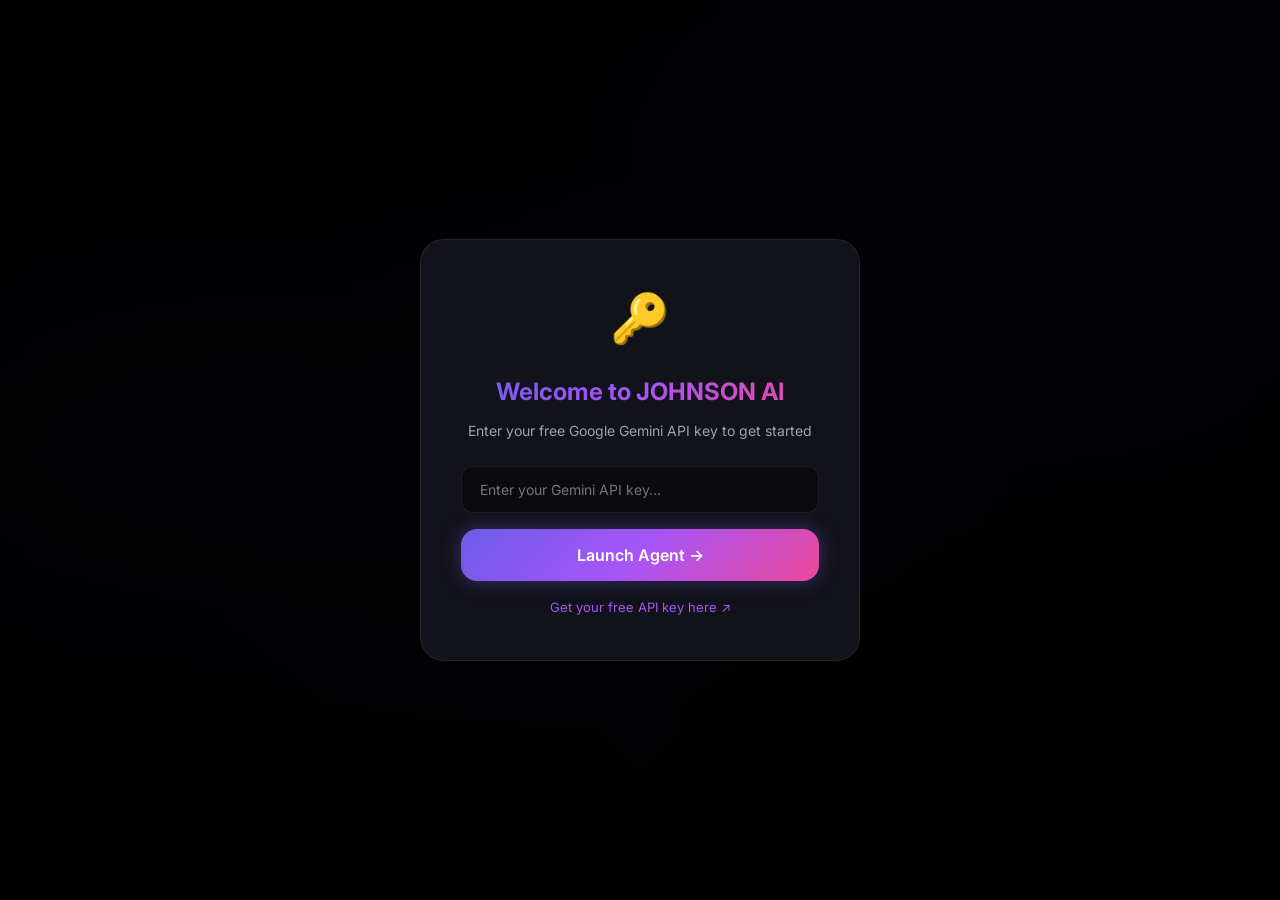
==== index.html @ a318f05a "🚀 JOHNSON AI - YouTube Automation Agent (13-phase pipeline)" ====
<!DOCTYPE html>
<html lang="en">
<head>
    <meta charset="UTF-8">
    <meta name="viewport" content="width=device-width, initial-scale=1.0">
    <title>JOHNSON AI — YouTube Automation Agent</title>
    <meta name="description" content="AI-powered YouTube Shorts automation agent for USA-focused faceless channels">
    <link href="https://fonts.googleapis.com/css2?family=Inter:wght@300;400;500;600;700;800;900&display=swap" rel="stylesheet">
    <link rel="stylesheet" href="css/styles.css">
</head>
<body>
    <!-- API Key Modal -->
    <div id="apiKeyModal" class="modal-overlay">
        <div class="modal">
            <div class="modal-icon">🔑</div>
            <h2>Welcome to JOHNSON AI</h2>
            <p>Enter your free Google Gemini API key to get started</p>
            <input type="password" id="apiKeyInput" placeholder="Enter your Gemini API key..." class="modal-input">
            <button id="saveApiKey" class="btn btn-primary btn-lg">Launch Agent →</button>
            <a href="https://aistudio.google.com/apikey" target="_blank" class="modal-link">Get your free API key here ↗</a>
        </div>
    </div>

    <!-- Main App -->
    <div id="app" class="app hidden">
        <!-- Sidebar -->
        <nav class="sidebar">
            <div class="sidebar-header">
                <div class="logo">
                    <span class="logo-icon">⚡</span>
                    <span class="logo-text">JOHNSON<span class="logo-ai">AI</span></span>
                </div>
                <p class="logo-sub">YouTube Automation Agent</p>
            </div>

            <div class="sidebar-nav">
                <button class="nav-item active" data-module="dashboard">
                    <span class="nav-icon">📊</span>
                    <span class="nav-label">Dashboard</span>
                </button>
                <div class="nav-divider"><span>Content Pipeline</span></div>
                <button class="nav-item" data-module="trends">
                    <span class="nav-icon">🔍</span>
                    <span class="nav-label">Trend Research</span>
                    <span class="nav-phase">P1</span>
                </button>
                <button class="nav-item" data-module="strategy">
                    <span class="nav-icon">🎯</span>
                    <span class="nav-label">Content Strategy</span>
                    <span class="nav-phase">P2</span>
                </button>
                <button class="nav-item" data-module="scriptwriter">
                    <span class="nav-icon">✍️</span>
                    <span class="nav-label">Script Writer</span>
                    <span class="nav-phase">P3</span>
                </button>
                <button class="nav-item" data-module="scenes">
                    <span class="nav-icon">🎬</span>
                    <span class="nav-label">Visual Scenes</span>
                    <span class="nav-phase">P4</span>
                </button>
                <button class="nav-item" data-module="voiceover">
                    <span class="nav-icon">🎙️</span>
                    <span class="nav-label">Voiceover</span>
                    <span class="nav-phase">P5</span>
                </button>
                <button class="nav-item" data-module="videoplan">
                    <span class="nav-icon">🎥</span>
                    <span class="nav-label">Video Plan</span>
                    <span class="nav-phase">P6-7</span>
                </button>
                <button class="nav-item" data-module="thumbnail">
                    <span class="nav-icon">🖼️</span>
                    <span class="nav-label">Thumbnails</span>
                    <span class="nav-phase">P8</span>
                </button>
                <button class="nav-item" data-module="seo">
                    <span class="nav-icon">🔎</span>
                    <span class="nav-label">SEO Optimizer</span>
                    <span class="nav-phase">P9</span>
                </button>
                <button class="nav-item" data-module="quality">
                    <span class="nav-icon">✅</span>
                    <span class="nav-label">Quality Control</span>
                    <span class="nav-phase">P10</span>
                </button>
                <button class="nav-item" data-module="publish">
                    <span class="nav-icon">🚀</span>
                    <span class="nav-label">Publish</span>
                    <span class="nav-phase">P11</span>
                </button>
                <div class="nav-divider"><span>Analytics</span></div>
                <button class="nav-item" data-module="analytics">
                    <span class="nav-icon">📈</span>
                    <span class="nav-label">Performance</span>
                    <span class="nav-phase">P12</span>
                </button>
                <button class="nav-item" data-module="improve">
                    <span class="nav-icon">🧠</span>
                    <span class="nav-label">Self-Improve</span>
                    <span class="nav-phase">P13</span>
                </button>
            </div>

            <div class="sidebar-footer">
                <button id="settingsBtn" class="nav-item">
                    <span class="nav-icon">⚙️</span>
                    <span class="nav-label">Settings</span>
                </button>
            </div>
        </nav>

        <!-- Main Content -->
        <main class="main-content">
            <!-- Top Bar -->
            <header class="topbar">
                <div class="topbar-left">
                    <button id="sidebarToggle" class="sidebar-toggle">☰</button>
                    <h1 id="pageTitle" class="page-title">Dashboard</h1>
                </div>
                <div class="topbar-right">
                    <button id="runFullPipeline" class="btn btn-primary btn-glow">
                        <span class="btn-icon">⚡</span> Run Full Pipeline
                    </button>
                </div>
            </header>

            <!-- Content Area -->
            <div id="contentArea" class="content-area">
                <!-- Dashboard Module -->
                <section id="mod-dashboard" class="module active">
                    <div class="dashboard-grid">
                        <!-- Stats Row -->
                        <div class="stats-row">
                            <div class="stat-card">
                                <div class="stat-icon">📹</div>
                                <div class="stat-info">
                                    <span class="stat-value" id="totalVideos">0</span>
                                    <span class="stat-label">Videos Created</span>
                                </div>
                            </div>
                            <div class="stat-card">
                                <div class="stat-icon">🔥</div>
                                <div class="stat-info">
                                    <span class="stat-value" id="totalTopics">0</span>
                                    <span class="stat-label">Topics Researched</span>
                                </div>
                            </div>
                            <div class="stat-card">
                                <div class="stat-icon">📝</div>
                                <div class="stat-info">
                                    <span class="stat-value" id="totalScripts">0</span>
                                    <span class="stat-label">Scripts Written</span>
                                </div>
                            </div>
                            <div class="stat-card">
                                <div class="stat-icon">⚡</div>
                                <div class="stat-info">
                                    <span class="stat-value" id="avgScore">—</span>
                                    <span class="stat-label">Avg Viral Score</span>
                                </div>
                            </div>
                        </div>

                        <!-- Pipeline Status -->
                        <div class="card pipeline-card">
                            <h2 class="card-title">Content Pipeline</h2>
                            <p class="card-subtitle">Click "Run Full Pipeline" to automate all 13 phases</p>
                            <div class="pipeline-steps" id="pipelineSteps">
                                <div class="pipeline-step" data-step="trends"><span class="step-num">1</span><span class="step-name">Trends</span><span class="step-status">⏳</span></div>
                                <div class="pipeline-connector"></div>
                                <div class="pipeline-step" data-step="strategy"><span class="step-num">2</span><span class="step-name">Strategy</span><span class="step-status">⏳</span></div>
                                <div class="pipeline-connector"></div>
                                <div class="pipeline-step" data-step="scriptwriter"><span class="step-num">3</span><span class="step-name">Script</span><span class="step-status">⏳</span></div>
                                <div class="pipeline-connector"></div>
                                <div class="pipeline-step" data-step="scenes"><span class="step-num">4</span><span class="step-name">Scenes</span><span class="step-status">⏳</span></div>
                                <div class="pipeline-connector"></div>
                                <div class="pipeline-step" data-step="voiceover"><span class="step-num">5</span><span class="step-name">Voice</span><span class="step-status">⏳</span></div>
                                <div class="pipeline-connector"></div>
                                <div class="pipeline-step" data-step="videoplan"><span class="step-num">6</span><span class="step-name">Video</span><span class="step-status">⏳</span></div>
                                <div class="pipeline-connector"></div>
                                <div class="pipeline-step" data-step="thumbnail"><span class="step-num">7</span><span class="step-name">Thumb</span><span class="step-status">⏳</span></div>
                                <div class="pipeline-connector"></div>
                                <div class="pipeline-step" data-step="seo"><span class="step-num">8</span><span class="step-name">SEO</span><span class="step-status">⏳</span></div>
                                <div class="pipeline-connector"></div>
                                <div class="pipeline-step" data-step="quality"><span class="step-num">9</span><span class="step-name">QC</span><span class="step-status">⏳</span></div>
                                <div class="pipeline-connector"></div>
                                <div class="pipeline-step" data-step="publish"><span class="step-num">10</span><span class="step-name">Publish</span><span class="step-status">⏳</span></div>
                            </div>
                        </div>

                        <!-- Recent Projects -->
                        <div class="card">
                            <h2 class="card-title">Recent Projects</h2>
                            <div id="recentProjects" class="recent-projects">
                                <div class="empty-state">
                                    <span class="empty-icon">🎬</span>
                                    <p>No projects yet. Start by running a pipeline!</p>
                                </div>
                            </div>
                        </div>

                        <!-- Quick Actions -->
                        <div class="card">
                            <h2 class="card-title">Quick Actions</h2>
                            <div class="quick-actions">
                                <button class="quick-action-btn" data-action="trends">🔍 Research Trends</button>
                                <button class="quick-action-btn" data-action="scriptwriter">✍️ Write Script</button>
                                <button class="quick-action-btn" data-action="seo">🔎 Optimize SEO</button>
                                <button class="quick-action-btn" data-action="thumbnail">🖼️ Create Thumbnails</button>
                            </div>
                        </div>
                    </div>
                </section>

                <!-- Trend Research Module -->
                <section id="mod-trends" class="module">
                    <div class="module-header">
                        <div>
                            <h2>🔍 Phase 1: Trend Research</h2>
                            <p>Discover the hottest viral topics for USA audience</p>
                        </div>
                    </div>
                    <div class="module-body">
                        <div class="input-group">
                            <label>Select Your Niche</label>
                            <select id="trendNiche" class="select-input">
                                <option value="AI Tools & Technology">AI Tools & Technology</option>
                                <option value="AI News & Breakthroughs">AI News & Breakthroughs</option>
                                <option value="AI Business & Startups">AI Business & Startups</option>
                                <option value="AI Healthcare">AI Healthcare</option>
                                <option value="AI Productivity">AI Productivity</option>
                                <option value="AI Job Market">AI Job Market</option>
                                <option value="Tech Reviews">Tech Reviews</option>
                                <option value="Science & Future">Science & Future</option>
                                <option value="Money & Finance">Money & Finance</option>
                                <option value="Custom">Custom Niche...</option>
                            </select>
                            <input type="text" id="customNiche" class="text-input hidden" placeholder="Enter your custom niche...">
                        </div>
                        <div class="input-group">
                            <label>Additional Context (optional)</label>
                            <textarea id="trendContext" class="text-input" placeholder="Any specific angle, recent event, or focus area..." rows="2"></textarea>
                        </div>
                        <button id="runTrends" class="btn btn-primary">
                            <span class="btn-icon">🔍</span> Discover Trends
                        </button>
                        <div id="trendsResult" class="result-area hidden"></div>
                    </div>
                </section>

                <!-- Content Strategy Module -->
                <section id="mod-strategy" class="module">
                    <div class="module-header">
                        <div>
                            <h2>🎯 Phase 2: Content Strategy</h2>
                            <p>Validate topic for USA audience engagement</p>
                        </div>
                    </div>
                    <div class="module-body">
                        <div class="input-group">
                            <label>Selected Topic</label>
                            <input type="text" id="strategyTopic" class="text-input" placeholder="Enter or paste the selected topic...">
                        </div>
                        <button id="runStrategy" class="btn btn-primary">
                            <span class="btn-icon">🎯</span> Validate Strategy
                        </button>
                        <div id="strategyResult" class="result-area hidden"></div>
                    </div>
                </section>

                <!-- Script Writer Module -->
                <section id="mod-scriptwriter" class="module">
                    <div class="module-header">
                        <div>
                            <h2>✍️ Phase 3: Script Writer</h2>
                            <p>Generate 30-60 second YouTube Shorts script</p>
                        </div>
                    </div>
                    <div class="module-body">
                        <div class="input-group">
                            <label>Topic</label>
                            <input type="text" id="scriptTopic" class="text-input" placeholder="Topic for the script...">
                        </div>
                        <div class="input-group">
                            <label>Angle / Key Point (optional)</label>
                            <textarea id="scriptAngle" class="text-input" placeholder="Any specific angle or talking point..." rows="2"></textarea>
                        </div>
                        <div class="input-row">
                            <div class="input-group">
                                <label>Duration</label>
                                <select id="scriptDuration" class="select-input">
                                    <option value="30 seconds">30 seconds</option>
                                    <option value="45 seconds" selected>45 seconds</option>
                                    <option value="60 seconds">60 seconds</option>
                                </select>
                            </div>
                            <div class="input-group">
                                <label>Tone</label>
                                <select id="scriptTone" class="select-input">
                                    <option value="Shocking & Urgent">Shocking & Urgent</option>
                                    <option value="Educational & Clear" selected>Educational & Clear</option>
                                    <option value="Exciting & Hype">Exciting & Hype</option>
                                    <option value="Calm & Authoritative">Calm & Authoritative</option>
                                </select>
                            </div>
                        </div>
                        <button id="runScript" class="btn btn-primary">
                            <span class="btn-icon">✍️</span> Generate Script
                        </button>
                        <div id="scriptResult" class="result-area hidden"></div>
                    </div>
                </section>

                <!-- Visual Scenes Module -->
                <section id="mod-scenes" class="module">
                    <div class="module-header">
                        <div>
                            <h2>🎬 Phase 4: Visual Scene Breakdown</h2>
                            <p>AI image prompts & scene planning for each segment</p>
                        </div>
                    </div>
                    <div class="module-body">
                        <div class="input-group">
                            <label>Script</label>
                            <textarea id="scenesScript" class="text-input" placeholder="Paste your script here..." rows="6"></textarea>
                        </div>
                        <button id="runScenes" class="btn btn-primary">
                            <span class="btn-icon">🎬</span> Generate Scenes
                        </button>
                        <div id="scenesResult" class="result-area hidden"></div>
                    </div>
                </section>

                <!-- Voiceover Module -->
                <section id="mod-voiceover" class="module">
                    <div class="module-header">
                        <div>
                            <h2>🎙️ Phase 5: Voiceover Script</h2>
                            <p>Professional voiceover with timing & energy annotations</p>
                        </div>
                    </div>
                    <div class="module-body">
                        <div class="input-group">
                            <label>Script</label>
                            <textarea id="voiceScript" class="text-input" placeholder="Paste your script here..." rows="6"></textarea>
                        </div>
                        <button id="runVoiceover" class="btn btn-primary">
                            <span class="btn-icon">🎙️</span> Generate Voiceover Guide
                        </button>
                        <div id="voiceoverResult" class="result-area hidden"></div>
                    </div>
                </section>

                <!-- Video Plan Module -->
                <section id="mod-videoplan" class="module">
                    <div class="module-header">
                        <div>
                            <h2>🎥 Phase 6-7: Video & Editing Plan</h2>
                            <p>Complete editing blueprint with effects, transitions, music</p>
                        </div>
                    </div>
                    <div class="module-body">
                        <div class="input-group">
                            <label>Script</label>
                            <textarea id="videoScript" class="text-input" placeholder="Paste your script here..." rows="4"></textarea>
                        </div>
                        <div class="input-group">
                            <label>Scene Breakdown (optional)</label>
                            <textarea id="videoScenes" class="text-input" placeholder="Paste scene breakdown if available..." rows="4"></textarea>
                        </div>
                        <button id="runVideoplan" class="btn btn-primary">
                            <span class="btn-icon">🎥</span> Generate Video Plan
                        </button>
                        <div id="videoplanResult" class="result-area hidden"></div>
                    </div>
                </section>

                <!-- Thumbnail Module -->
                <section id="mod-thumbnail" class="module">
                    <div class="module-header">
                        <div>
                            <h2>🖼️ Phase 8: Thumbnail Concepts</h2>
                            <p>5 high-CTR thumbnail concepts with AI prompts</p>
                        </div>
                    </div>
                    <div class="module-body">
                        <div class="input-group">
                            <label>Video Topic</label>
                            <input type="text" id="thumbTopic" class="text-input" placeholder="What is the video about?">
                        </div>
                        <div class="input-group">
                            <label>Key Visual Element (optional)</label>
                            <input type="text" id="thumbVisual" class="text-input" placeholder="e.g., robot, brain, smartphone...">
                        </div>
                        <button id="runThumbnail" class="btn btn-primary">
                            <span class="btn-icon">🖼️</span> Generate Thumbnails
                        </button>
                        <div id="thumbnailResult" class="result-area hidden"></div>
                    </div>
                </section>

                <!-- SEO Module -->
                <section id="mod-seo" class="module">
                    <div class="module-header">
                        <div>
                            <h2>🔎 Phase 9: SEO Optimizer</h2>
                            <p>Titles, tags, hashtags & description for maximum reach</p>
                        </div>
                    </div>
                    <div class="module-body">
                        <div class="input-group">
                            <label>Video Topic</label>
                            <input type="text" id="seoTopic" class="text-input" placeholder="What is the video about?">
                        </div>
                        <div class="input-group">
                            <label>Script Summary (optional)</label>
                            <textarea id="seoScript" class="text-input" placeholder="Brief summary or paste the script..." rows="3"></textarea>
                        </div>
                        <button id="runSeo" class="btn btn-primary">
                            <span class="btn-icon">🔎</span> Optimize SEO
                        </button>
                        <div id="seoResult" class="result-area hidden"></div>
                    </div>
                </section>

                <!-- Quality Control Module -->
                <section id="mod-quality" class="module">
                    <div class="module-header">
                        <div>
                            <h2>✅ Phase 10: Quality Control</h2>
                            <p>Fact-check, copyright, compliance & grammar review</p>
                        </div>
                    </div>
                    <div class="module-body">
                        <div class="input-group">
                            <label>Full Script</label>
                            <textarea id="qualityScript" class="text-input" placeholder="Paste the complete script..." rows="6"></textarea>
                        </div>
                        <div class="input-group">
                            <label>Title & Description</label>
                            <textarea id="qualityMeta" class="text-input" placeholder="Paste the title and description..." rows="3"></textarea>
                        </div>
                        <button id="runQuality" class="btn btn-primary">
                            <span class="btn-icon">✅</span> Run Quality Check
                        </button>
                        <div id="qualityResult" class="result-area hidden"></div>
                    </div>
                </section>

                <!-- Publish Module -->
                <section id="mod-publish" class="module">
                    <div class="module-header">
                        <div>
                            <h2>🚀 Phase 11: Publish Guide</h2>
                            <p>Upload settings, scheduling & YouTube Studio guide</p>
                        </div>
                    </div>
                    <div class="module-body">
                        <div class="input-group">
                            <label>Video Topic</label>
                            <input type="text" id="publishTopic" class="text-input" placeholder="Video topic...">
                        </div>
                        <button id="runPublish" class="btn btn-primary">
                            <span class="btn-icon">🚀</span> Generate Upload Guide
                        </button>
                        <div id="publishResult" class="result-area hidden"></div>
                    </div>
                </section>

                <!-- Analytics Module -->
                <section id="mod-analytics" class="module">
                    <div class="module-header">
                        <div>
                            <h2>📈 Phase 12: Performance Analytics</h2>
                            <p>Track & analyze your video performance</p>
                        </div>
                    </div>
                    <div class="module-body">
                        <div class="card">
                            <h3 class="card-title">Add Video Performance</h3>
                            <div class="input-row">
                                <div class="input-group">
                                    <label>Video Title</label>
                                    <input type="text" id="analyticsTitle" class="text-input" placeholder="Video title...">
                                </div>
                                <div class="input-group">
                                    <label>Upload Date</label>
                                    <input type="date" id="analyticsDate" class="text-input">
                                </div>
                            </div>
                            <div class="input-row">
                                <div class="input-group"><label>Views</label><input type="number" id="analyticsViews" class="text-input" placeholder="0"></div>
                                <div class="input-group"><label>CTR %</label><input type="number" id="analyticsCTR" class="text-input" placeholder="0" step="0.1"></div>
                                <div class="input-group"><label>Retention %</label><input type="number" id="analyticsRetention" class="text-input" placeholder="0" step="0.1"></div>
                            </div>
                            <div class="input-row">
                                <div class="input-group"><label>Likes</label><input type="number" id="analyticsLikes" class="text-input" placeholder="0"></div>
                                <div class="input-group"><label>Comments</label><input type="number" id="analyticsComments" class="text-input" placeholder="0"></div>
                                <div class="input-group"><label>Shares</label><input type="number" id="analyticsShares" class="text-input" placeholder="0"></div>
                            </div>
                            <button id="saveAnalytics" class="btn btn-primary">
                                <span class="btn-icon">💾</span> Save Performance Data
                            </button>
                        </div>
                        <div id="analyticsChart" class="chart-area"></div>
                        <div id="analyticsHistory" class="result-area"></div>
                    </div>
                </section>

                <!-- Self-Improvement Module -->
                <section id="mod-improve" class="module">
                    <div class="module-header">
                        <div>
                            <h2>🧠 Phase 13: Self-Improvement</h2>
                            <p>AI-powered learning from your performance data</p>
                        </div>
                    </div>
                    <div class="module-body">
                        <button id="runImprove" class="btn btn-primary">
                            <span class="btn-icon">🧠</span> Analyze & Learn
                        </button>
                        <div id="improveResult" class="result-area hidden"></div>
                    </div>
                </section>
            </div>
        </main>
    </div>

    <!-- Loading Overlay -->
    <div id="loadingOverlay" class="loading-overlay hidden">
        <div class="loading-spinner">
            <div class="spinner"></div>
            <p id="loadingText">Processing...</p>
        </div>
    </div>

    <!-- Toast Container -->
    <div id="toastContainer" class="toast-container"></div>

    <!-- Settings Modal -->
    <div id="settingsModal" class="modal-overlay hidden">
        <div class="modal">
            <div class="modal-icon">⚙️</div>
            <h2>Settings</h2>
            <div class="input-group">
                <label>Gemini API Key</label>
                <input type="password" id="settingsApiKey" class="modal-input" placeholder="Your API key...">
            </div>
            <div class="input-group">
                <label>Default Niche</label>
                <input type="text" id="settingsNiche" class="modal-input" placeholder="e.g., AI Tools & Technology">
            </div>
            <div class="modal-actions">
                <button id="saveSettings" class="btn btn-primary">Save Settings</button>
                <button id="closeSettings" class="btn btn-secondary">Cancel</button>
            </div>
            <button id="exportData" class="btn btn-secondary" style="margin-top:12px;width:100%">📥 Export All Data</button>
        </div>
    </div>

    <!-- Scripts -->
    <script src="js/utils/helpers.js"></script>
    <script src="js/utils/storage.js"></script>
    <script src="js/api.js"></script>
    <script src="js/modules/dashboard.js"></script>
    <script src="js/modules/trends.js"></script>
    <script src="js/modules/strategy.js"></script>
    <script src="js/modules/scriptwriter.js"></script>
    <script src="js/modules/scenes.js"></script>
    <script src="js/modules/voiceover.js"></script>
    <script src="js/modules/videoplan.js"></script>
    <script src="js/modules/thumbnail.js"></script>
    <script src="js/modules/seo.js"></script>
    <script src="js/modules/quality.js"></script>
    <script src="js/modules/publish.js"></script>
    <script src="js/modules/analytics.js"></script>
    <script src="js/modules/improve.js"></script>
    <script src="js/app.js"></script>
</body>
</html>
---- css/styles.css ----
/* ==========================================
   JOHNSON AI — Design System & Styles
   ========================================== */

/* CSS Variables */
:root {
    --bg-primary: #0a0a0f;
    --bg-secondary: #12121a;
    --bg-card: rgba(20, 20, 35, 0.8);
    --bg-card-hover: rgba(30, 30, 50, 0.9);
    --bg-glass: rgba(255, 255, 255, 0.03);
    --bg-glass-border: rgba(255, 255, 255, 0.08);

    --text-primary: #ffffff;
    --text-secondary: #a0a0b8;
    --text-muted: #5a5a72;

    --accent-primary: #6c5ce7;
    --accent-secondary: #a855f7;
    --accent-gradient: linear-gradient(135deg, #6c5ce7, #a855f7, #ec4899);
    --accent-glow: 0 0 20px rgba(108, 92, 231, 0.4);
    --accent-blue: #3b82f6;
    --accent-green: #10b981;
    --accent-yellow: #f59e0b;
    --accent-red: #ef4444;
    --accent-pink: #ec4899;

    --sidebar-width: 260px;
    --topbar-height: 64px;
    --radius-sm: 8px;
    --radius-md: 12px;
    --radius-lg: 16px;
    --radius-xl: 24px;

    --shadow-sm: 0 2px 8px rgba(0, 0, 0, 0.3);
    --shadow-md: 0 4px 16px rgba(0, 0, 0, 0.4);
    --shadow-lg: 0 8px 32px rgba(0, 0, 0, 0.5);

    --transition-fast: 0.15s ease;
    --transition-normal: 0.25s ease;
    --transition-slow: 0.4s ease;
}

/* Reset & Base */
*, *::before, *::after {
    margin: 0;
    padding: 0;
    box-sizing: border-box;
}

html {
    scroll-behavior: smooth;
}

body {
    font-family: 'Inter', -apple-system, BlinkMacSystemFont, sans-serif;
    background: var(--bg-primary);
    color: var(--text-primary);
    min-height: 100vh;
    overflow-x: hidden;
    line-height: 1.6;
}

body::before {
    content: '';
    position: fixed;
    top: 0;
    left: 0;
    right: 0;
    bottom: 0;
    background:
        radial-gradient(ellipse at 20% 50%, rgba(108, 92, 231, 0.08) 0%, transparent 50%),
        radial-gradient(ellipse at 80% 20%, rgba(168, 85, 247, 0.06) 0%, transparent 50%),
        radial-gradient(ellipse at 50% 80%, rgba(236, 72, 153, 0.04) 0%, transparent 50%);
    pointer-events: none;
    z-index: 0;
}

/* Scrollbar */
::-webkit-scrollbar { width: 6px; height: 6px; }
::-webkit-scrollbar-track { background: transparent; }
::-webkit-scrollbar-thumb { background: var(--text-muted); border-radius: 3px; }
::-webkit-scrollbar-thumb:hover { background: var(--text-secondary); }

/* ==========================================
   Modal
   ========================================== */
.modal-overlay {
    position: fixed;
    inset: 0;
    background: rgba(0, 0, 0, 0.85);
    backdrop-filter: blur(12px);
    display: flex;
    align-items: center;
    justify-content: center;
    z-index: 1000;
    animation: fadeIn 0.3s ease;
}

.modal-overlay.hidden { display: none; }

.modal {
    background: var(--bg-secondary);
    border: 1px solid var(--bg-glass-border);
    border-radius: var(--radius-xl);
    padding: 40px;
    max-width: 440px;
    width: 90%;
    text-align: center;
    animation: slideUp 0.4s ease;
}

.modal-icon {
    font-size: 48px;
    margin-bottom: 16px;
}

.modal h2 {
    font-size: 24px;
    font-weight: 700;
    margin-bottom: 8px;
    background: var(--accent-gradient);
    -webkit-background-clip: text;
    -webkit-text-fill-color: transparent;
    background-clip: text;
}

.modal p {
    color: var(--text-secondary);
    margin-bottom: 24px;
    font-size: 14px;
}

.modal-input {
    width: 100%;
    padding: 14px 18px;
    background: var(--bg-primary);
    border: 1px solid var(--bg-glass-border);
    border-radius: var(--radius-md);
    color: var(--text-primary);
    font-size: 14px;
    font-family: inherit;
    outline: none;
    transition: border-color var(--transition-fast);
    margin-bottom: 16px;
}

.modal-input:focus {
    border-color: var(--accent-primary);
    box-shadow: 0 0 0 3px rgba(108, 92, 231, 0.15);
}

.modal-link {
    display: inline-block;
    margin-top: 16px;
    color: var(--accent-secondary);
    text-decoration: none;
    font-size: 13px;
    transition: color var(--transition-fast);
}

.modal-link:hover { color: var(--accent-pink); }

.modal-actions {
    display: flex;
    gap: 12px;
}

.modal-actions .btn { flex: 1; }

/* ==========================================
   App Layout
   ========================================== */
.app {
    display: flex;
    min-height: 100vh;
    position: relative;
    z-index: 1;
}

.app.hidden { display: none; }

/* ==========================================
   Sidebar
   ========================================== */
.sidebar {
    width: var(--sidebar-width);
    height: 100vh;
    position: fixed;
    left: 0;
    top: 0;
    background: var(--bg-secondary);
    border-right: 1px solid var(--bg-glass-border);
    display: flex;
    flex-direction: column;
    z-index: 100;
    transition: transform var(--transition-normal);
}

.sidebar-header {
    padding: 20px 20px 12px;
    border-bottom: 1px solid var(--bg-glass-border);
}

.logo {
    display: flex;
    align-items: center;
    gap: 10px;
}

.logo-icon {
    font-size: 28px;
    animation: pulse 2s ease-in-out infinite;
}

.logo-text {
    font-size: 20px;
    font-weight: 800;
    letter-spacing: 1px;
}

.logo-ai {
    background: var(--accent-gradient);
    -webkit-background-clip: text;
    -webkit-text-fill-color: transparent;
    background-clip: text;
}

.logo-sub {
    font-size: 11px;
    color: var(--text-muted);
    margin-top: 4px;
    letter-spacing: 0.5px;
}

.sidebar-nav {
    flex: 1;
    overflow-y: auto;
    padding: 8px 10px;
}

.nav-divider {
    padding: 16px 10px 6px;
    font-size: 10px;
    font-weight: 600;
    color: var(--text-muted);
    text-transform: uppercase;
    letter-spacing: 1.5px;
}

.nav-item {
    display: flex;
    align-items: center;
    gap: 10px;
    width: 100%;
    padding: 10px 14px;
    border: none;
    background: transparent;
    color: var(--text-secondary);
    font-size: 13px;
    font-family: inherit;
    font-weight: 500;
    border-radius: var(--radius-sm);
    cursor: pointer;
    transition: all var(--transition-fast);
    text-align: left;
    position: relative;
}

.nav-item:hover {
    background: var(--bg-glass);
    color: var(--text-primary);
}

.nav-item.active {
    background: rgba(108, 92, 231, 0.15);
    color: var(--accent-secondary);
}

.nav-item.active::before {
    content: '';
    position: absolute;
    left: 0;
    top: 50%;
    transform: translateY(-50%);
    width: 3px;
    height: 60%;
    background: var(--accent-gradient);
    border-radius: 0 3px 3px 0;
}

.nav-icon { font-size: 16px; flex-shrink: 0; }
.nav-label { flex: 1; }

.nav-phase {
    font-size: 10px;
    font-weight: 700;
    padding: 2px 6px;
    background: var(--bg-glass);
    border: 1px solid var(--bg-glass-border);
    border-radius: 4px;
    color: var(--text-muted);
}

.sidebar-footer {
    padding: 10px;
    border-top: 1px solid var(--bg-glass-border);
}

/* ==========================================
   Main Content
   ========================================== */
.main-content {
    margin-left: var(--sidebar-width);
    flex: 1;
    min-height: 100vh;
    display: flex;
    flex-direction: column;
}

.topbar {
    height: var(--topbar-height);
    display: flex;
    align-items: center;
    justify-content: space-between;
    padding: 0 28px;
    border-bottom: 1px solid var(--bg-glass-border);
    background: rgba(10, 10, 15, 0.8);
    backdrop-filter: blur(12px);
    position: sticky;
    top: 0;
    z-index: 50;
}

.topbar-left {
    display: flex;
    align-items: center;
    gap: 16px;
}

.sidebar-toggle {
    display: none;
    background: none;
    border: none;
    color: var(--text-primary);
    font-size: 22px;
    cursor: pointer;
}

.page-title {
    font-size: 18px;
    font-weight: 700;
}

.content-area {
    flex: 1;
    padding: 24px 28px;
}

/* ==========================================
   Buttons
   ========================================== */
.btn {
    display: inline-flex;
    align-items: center;
    justify-content: center;
    gap: 8px;
    padding: 12px 24px;
    border: none;
    border-radius: var(--radius-md);
    font-family: inherit;
    font-size: 14px;
    font-weight: 600;
    cursor: pointer;
    transition: all var(--transition-fast);
    text-decoration: none;
}

.btn-primary {
    background: var(--accent-gradient);
    color: white;
    box-shadow: var(--accent-glow);
}

.btn-primary:hover {
    transform: translateY(-1px);
    box-shadow: 0 0 30px rgba(108, 92, 231, 0.5);
}

.btn-primary:active {
    transform: translateY(0);
}

.btn-secondary {
    background: var(--bg-glass);
    border: 1px solid var(--bg-glass-border);
    color: var(--text-secondary);
}

.btn-secondary:hover {
    border-color: var(--accent-primary);
    color: var(--text-primary);
}

.btn-lg {
    padding: 16px 32px;
    font-size: 16px;
    border-radius: var(--radius-lg);
    width: 100%;
}

.btn-sm {
    padding: 6px 14px;
    font-size: 12px;
}

.btn-glow {
    animation: btnGlow 2s ease-in-out infinite;
}

.btn-icon { font-size: 16px; }

/* ==========================================
   Cards
   ========================================== */
.card {
    background: var(--bg-card);
    border: 1px solid var(--bg-glass-border);
    border-radius: var(--radius-lg);
    padding: 24px;
    backdrop-filter: blur(8px);
    transition: border-color var(--transition-normal);
}

.card:hover { border-color: rgba(108, 92, 231, 0.2); }

.card-title {
    font-size: 16px;
    font-weight: 700;
    margin-bottom: 4px;
}

.card-subtitle {
    font-size: 13px;
    color: var(--text-muted);
    margin-bottom: 20px;
}

/* ==========================================
   Dashboard
   ========================================== */
.dashboard-grid {
    display: flex;
    flex-direction: column;
    gap: 24px;
}

.stats-row {
    display: grid;
    grid-template-columns: repeat(4, 1fr);
    gap: 16px;
}

.stat-card {
    background: var(--bg-card);
    border: 1px solid var(--bg-glass-border);
    border-radius: var(--radius-lg);
    padding: 20px;
    display: flex;
    align-items: center;
    gap: 16px;
    transition: all var(--transition-normal);
}

.stat-card:hover {
    border-color: rgba(108, 92, 231, 0.3);
    transform: translateY(-2px);
    box-shadow: var(--shadow-md);
}

.stat-icon { font-size: 32px; }

.stat-value {
    display: block;
    font-size: 28px;
    font-weight: 800;
    background: var(--accent-gradient);
    -webkit-background-clip: text;
    -webkit-text-fill-color: transparent;
    background-clip: text;
}

.stat-label {
    font-size: 12px;
    color: var(--text-muted);
    font-weight: 500;
}

/* Pipeline Steps */
.pipeline-steps {
    display: flex;
    align-items: center;
    gap: 0;
    overflow-x: auto;
    padding: 20px 0;
}

.pipeline-step {
    display: flex;
    flex-direction: column;
    align-items: center;
    gap: 6px;
    min-width: 70px;
    cursor: pointer;
    transition: all var(--transition-fast);
}

.pipeline-step:hover { transform: scale(1.05); }

.step-num {
    width: 36px;
    height: 36px;
    border-radius: 50%;
    background: var(--bg-glass);
    border: 2px solid var(--bg-glass-border);
    display: flex;
    align-items: center;
    justify-content: center;
    font-size: 13px;
    font-weight: 700;
    transition: all var(--transition-fast);
}

.pipeline-step.active .step-num {
    background: var(--accent-gradient);
    border-color: var(--accent-primary);
    box-shadow: var(--accent-glow);
}

.pipeline-step.completed .step-num {
    background: var(--accent-green);
    border-color: var(--accent-green);
}

.step-name {
    font-size: 10px;
    color: var(--text-muted);
    font-weight: 600;
    text-transform: uppercase;
    letter-spacing: 0.5px;
}

.step-status { font-size: 12px; }

.pipeline-connector {
    width: 24px;
    height: 2px;
    background: var(--bg-glass-border);
    flex-shrink: 0;
}

.pipeline-connector.active {
    background: var(--accent-gradient);
}

/* Recent Projects */
.recent-projects {
    min-height: 80px;
}

.empty-state {
    display: flex;
    flex-direction: column;
    align-items: center;
    justify-content: center;
    padding: 40px;
    color: var(--text-muted);
}

.empty-icon { font-size: 40px; margin-bottom: 12px; }

.project-item {
    display: flex;
    align-items: center;
    justify-content: space-between;
    padding: 12px 16px;
    border-radius: var(--radius-sm);
    transition: background var(--transition-fast);
    border-bottom: 1px solid var(--bg-glass-border);
}

.project-item:last-child { border-bottom: none; }
.project-item:hover { background: var(--bg-glass); }

.project-info {
    display: flex;
    flex-direction: column;
    gap: 2px;
}

.project-title {
    font-size: 14px;
    font-weight: 600;
}

.project-date {
    font-size: 11px;
    color: var(--text-muted);
}

.project-score {
    font-size: 13px;
    font-weight: 700;
    color: var(--accent-green);
}

/* Quick Actions */
.quick-actions {
    display: grid;
    grid-template-columns: repeat(2, 1fr);
    gap: 12px;
}

.quick-action-btn {
    padding: 14px;
    background: var(--bg-glass);
    border: 1px solid var(--bg-glass-border);
    border-radius: var(--radius-md);
    color: var(--text-secondary);
    font-family: inherit;
    font-size: 13px;
    font-weight: 600;
    cursor: pointer;
    transition: all var(--transition-fast);
    text-align: center;
}

.quick-action-btn:hover {
    border-color: var(--accent-primary);
    color: var(--text-primary);
    background: rgba(108, 92, 231, 0.1);
    transform: translateY(-1px);
}

/* ==========================================
   Modules
   ========================================== */
.module { display: none; }
.module.active { display: block; animation: fadeIn 0.3s ease; }

.module-header {
    display: flex;
    align-items: center;
    justify-content: space-between;
    margin-bottom: 24px;
}

.module-header h2 {
    font-size: 22px;
    font-weight: 800;
}

.module-header p {
    font-size: 14px;
    color: var(--text-secondary);
    margin-top: 4px;
}

.module-body {
    display: flex;
    flex-direction: column;
    gap: 16px;
}

/* ==========================================
   Form Inputs
   ========================================== */
.input-group {
    display: flex;
    flex-direction: column;
    gap: 6px;
}

.input-group label {
    font-size: 12px;
    font-weight: 600;
    color: var(--text-secondary);
    text-transform: uppercase;
    letter-spacing: 0.5px;
}

.text-input, .select-input {
    padding: 12px 16px;
    background: var(--bg-secondary);
    border: 1px solid var(--bg-glass-border);
    border-radius: var(--radius-md);
    color: var(--text-primary);
    font-family: inherit;
    font-size: 14px;
    outline: none;
    transition: all var(--transition-fast);
    width: 100%;
}

.text-input:focus, .select-input:focus {
    border-color: var(--accent-primary);
    box-shadow: 0 0 0 3px rgba(108, 92, 231, 0.1);
}

.text-input::placeholder {
    color: var(--text-muted);
}

.select-input {
    cursor: pointer;
    -webkit-appearance: none;
    appearance: none;
    background-image: url("data:image/svg+xml,%3Csvg xmlns='http://www.w3.org/2000/svg' width='12' height='12' viewBox='0 0 12 12'%3E%3Cpath fill='%235a5a72' d='M6 8L1 3h10z'/%3E%3C/svg%3E");
    background-repeat: no-repeat;
    background-position: right 14px center;
    padding-right: 36px;
}

textarea.text-input {
    resize: vertical;
    min-height: 60px;
}

.input-row {
    display: grid;
    grid-template-columns: repeat(auto-fit, minmax(180px, 1fr));
    gap: 16px;
}

.hidden { display: none !important; }

/* ==========================================
   Result Area
   ========================================== */
.result-area {
    background: var(--bg-card);
    border: 1px solid var(--bg-glass-border);
    border-radius: var(--radius-lg);
    padding: 24px;
    margin-top: 8px;
    animation: fadeIn 0.4s ease;
}

.result-area.hidden { display: none; }

.result-header {
    display: flex;
    align-items: center;
    justify-content: space-between;
    margin-bottom: 16px;
    padding-bottom: 12px;
    border-bottom: 1px solid var(--bg-glass-border);
}

.result-header h3 {
    font-size: 16px;
    font-weight: 700;
}

.result-actions {
    display: flex;
    gap: 8px;
}

.result-content {
    font-size: 14px;
    line-height: 1.8;
    color: var(--text-secondary);
    white-space: pre-wrap;
    word-wrap: break-word;
}

.result-content h1, .result-content h2, .result-content h3,
.result-content h4, .result-content h5, .result-content h6 {
    color: var(--text-primary);
    margin: 16px 0 8px;
    font-weight: 700;
}

.result-content h1 { font-size: 20px; }
.result-content h2 { font-size: 17px; color: var(--accent-secondary); }
.result-content h3 { font-size: 15px; }

.result-content strong, .result-content b {
    color: var(--text-primary);
    font-weight: 600;
}

.result-content ul, .result-content ol {
    padding-left: 20px;
    margin: 8px 0;
}

.result-content li { margin: 4px 0; }

.result-content code {
    background: var(--bg-primary);
    padding: 2px 6px;
    border-radius: 4px;
    font-size: 13px;
    color: var(--accent-secondary);
}

.result-content blockquote {
    border-left: 3px solid var(--accent-primary);
    padding-left: 16px;
    margin: 12px 0;
    color: var(--text-muted);
    font-style: italic;
}

.result-content hr {
    border: none;
    border-top: 1px solid var(--bg-glass-border);
    margin: 16px 0;
}

.result-content table {
    width: 100%;
    border-collapse: collapse;
    margin: 12px 0;
}

.result-content th, .result-content td {
    padding: 8px 12px;
    border: 1px solid var(--bg-glass-border);
    text-align: left;
    font-size: 13px;
}

.result-content th {
    background: var(--bg-primary);
    font-weight: 600;
    color: var(--text-primary);
}

/* Score Badge */
.score-badge {
    display: inline-flex;
    align-items: center;
    gap: 4px;
    padding: 4px 10px;
    border-radius: 20px;
    font-size: 12px;
    font-weight: 700;
}

.score-high { background: rgba(16, 185, 129, 0.15); color: var(--accent-green); }
.score-mid { background: rgba(245, 158, 11, 0.15); color: var(--accent-yellow); }
.score-low { background: rgba(239, 68, 68, 0.15); color: var(--accent-red); }

/* ==========================================
   Chart Area
   ========================================== */
.chart-area {
    background: var(--bg-card);
    border: 1px solid var(--bg-glass-border);
    border-radius: var(--radius-lg);
    padding: 24px;
    margin: 16px 0;
    min-height: 200px;
}

.chart-bar-container {
    display: flex;
    align-items: flex-end;
    gap: 8px;
    height: 160px;
    padding-top: 20px;
}

.chart-bar {
    flex: 1;
    background: var(--accent-gradient);
    border-radius: 4px 4px 0 0;
    min-height: 4px;
    position: relative;
    transition: height var(--transition-slow);
    cursor: pointer;
}

.chart-bar:hover { opacity: 0.8; }

.chart-bar-label {
    position: absolute;
    bottom: -24px;
    left: 50%;
    transform: translateX(-50%);
    font-size: 9px;
    color: var(--text-muted);
    white-space: nowrap;
}

.chart-bar-value {
    position: absolute;
    top: -20px;
    left: 50%;
    transform: translateX(-50%);
    font-size: 11px;
    font-weight: 700;
    color: var(--text-primary);
}

/* ==========================================
   Loading
   ========================================== */
.loading-overlay {
    position: fixed;
    inset: 0;
    background: rgba(0, 0, 0, 0.7);
    backdrop-filter: blur(8px);
    display: flex;
    align-items: center;
    justify-content: center;
    z-index: 2000;
}

.loading-overlay.hidden { display: none; }

.loading-spinner {
    text-align: center;
}

.spinner {
    width: 48px;
    height: 48px;
    border: 3px solid var(--bg-glass-border);
    border-top-color: var(--accent-primary);
    border-radius: 50%;
    animation: spin 0.8s linear infinite;
    margin: 0 auto 16px;
}

#loadingText {
    color: var(--text-secondary);
    font-size: 14px;
    font-weight: 500;
}

/* ==========================================
   Toast
   ========================================== */
.toast-container {
    position: fixed;
    bottom: 24px;
    right: 24px;
    z-index: 3000;
    display: flex;
    flex-direction: column;
    gap: 8px;
}

.toast {
    background: var(--bg-secondary);
    border: 1px solid var(--bg-glass-border);
    border-radius: var(--radius-md);
    padding: 14px 20px;
    font-size: 13px;
    font-weight: 500;
    color: var(--text-primary);
    box-shadow: var(--shadow-lg);
    animation: slideInRight 0.3s ease;
    display: flex;
    align-items: center;
    gap: 10px;
    max-width: 360px;
}

.toast.success { border-left: 3px solid var(--accent-green); }
.toast.error { border-left: 3px solid var(--accent-red); }
.toast.info { border-left: 3px solid var(--accent-blue); }

.toast.fade-out {
    animation: fadeOut 0.3s ease forwards;
}

/* ==========================================
   Animations
   ========================================== */
@keyframes fadeIn {
    from { opacity: 0; }
    to { opacity: 1; }
}

@keyframes fadeOut {
    from { opacity: 1; }
    to { opacity: 0; }
}

@keyframes slideUp {
    from { opacity: 0; transform: translateY(20px); }
    to { opacity: 1; transform: translateY(0); }
}

@keyframes slideInRight {
    from { opacity: 0; transform: translateX(40px); }
    to { opacity: 1; transform: translateX(0); }
}

@keyframes spin {
    to { transform: rotate(360deg); }
}

@keyframes pulse {
    0%, 100% { transform: scale(1); }
    50% { transform: scale(1.1); }
}

@keyframes btnGlow {
    0%, 100% { box-shadow: 0 0 20px rgba(108, 92, 231, 0.4); }
    50% { box-shadow: 0 0 30px rgba(108, 92, 231, 0.6), 0 0 60px rgba(168, 85, 247, 0.2); }
}

/* ==========================================
   Responsive
   ========================================== */
@media (max-width: 1024px) {
    .stats-row { grid-template-columns: repeat(2, 1fr); }
}

@media (max-width: 768px) {
    .sidebar {
        transform: translateX(-100%);
    }

    .sidebar.open {
        transform: translateX(0);
    }

    .main-content {
        margin-left: 0;
    }

    .sidebar-toggle {
        display: block;
    }

    .stats-row {
        grid-template-columns: 1fr;
    }

    .quick-actions {
        grid-template-columns: 1fr;
    }

    .content-area {
        padding: 16px;
    }

    .topbar {
        padding: 0 16px;
    }

    .pipeline-steps {
        flex-wrap: wrap;
        justify-content: center;
    }

    .pipeline-connector {
        display: none;
    }
}
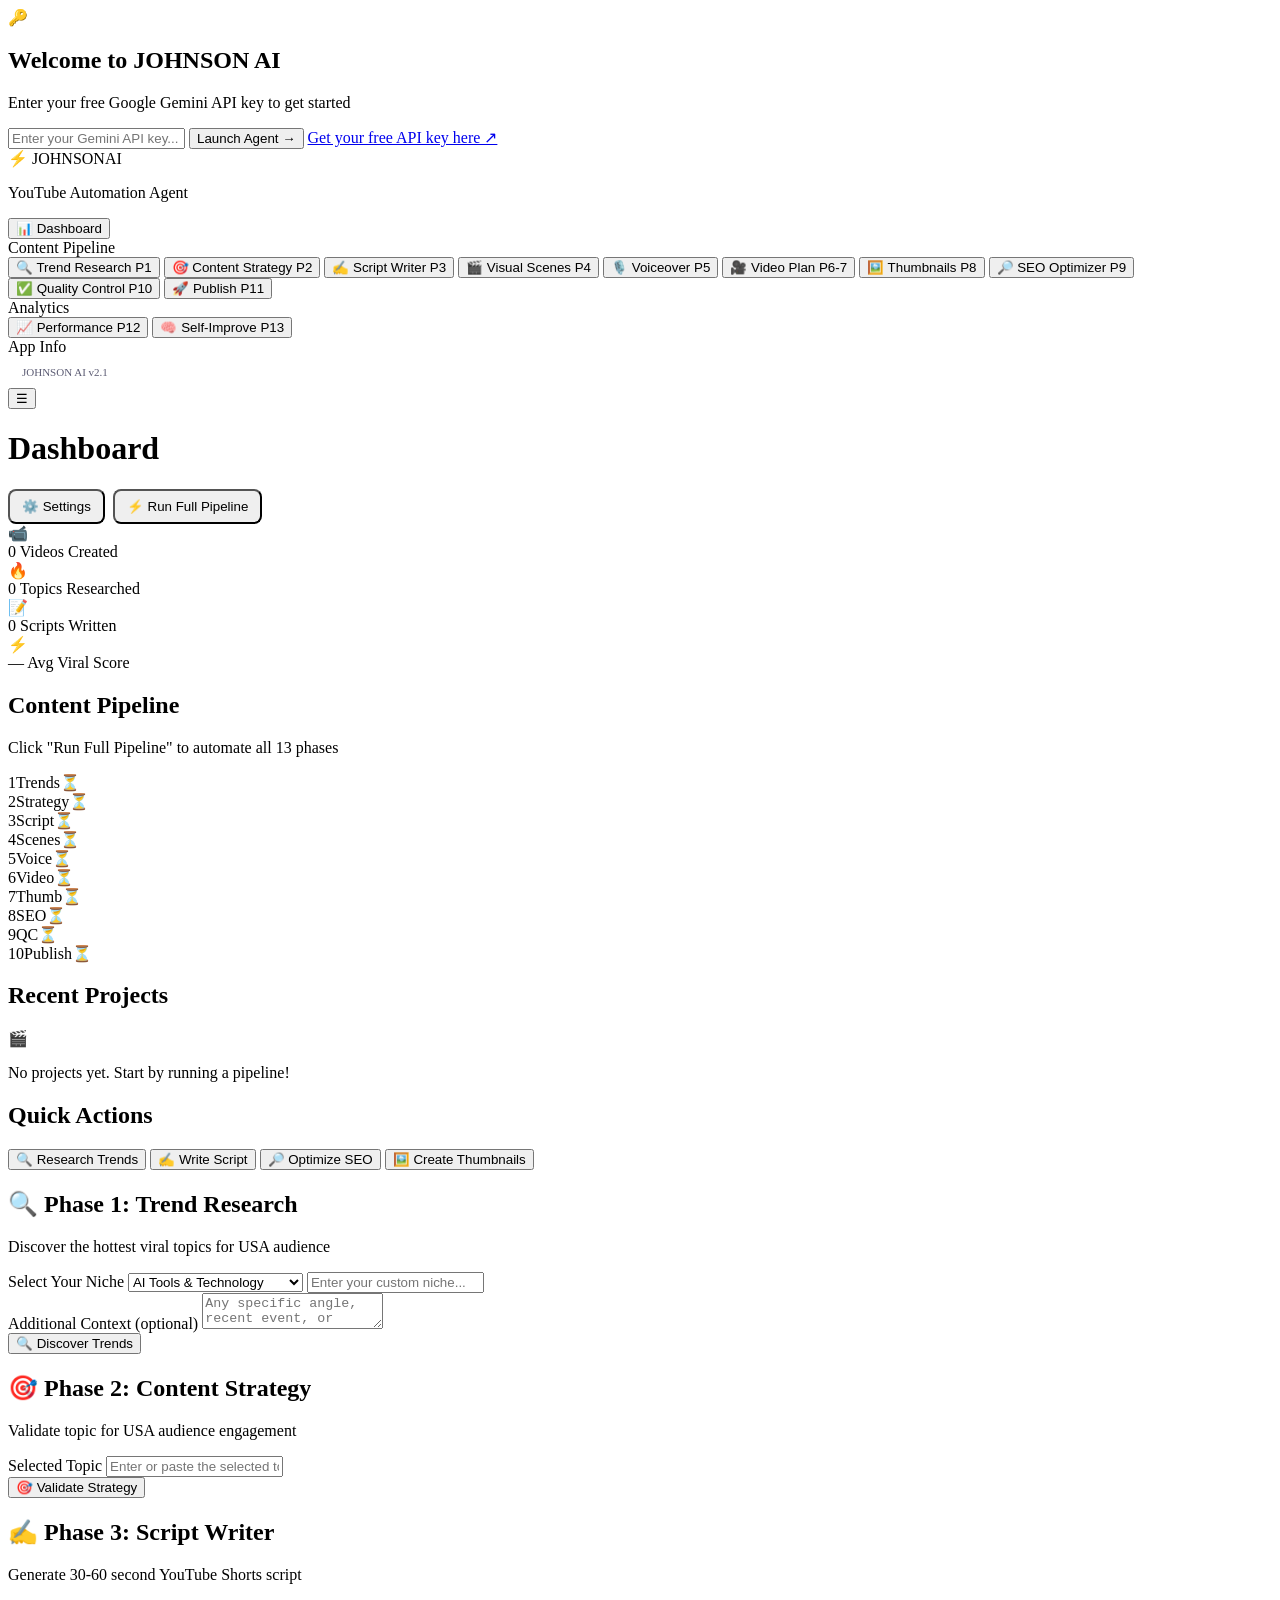
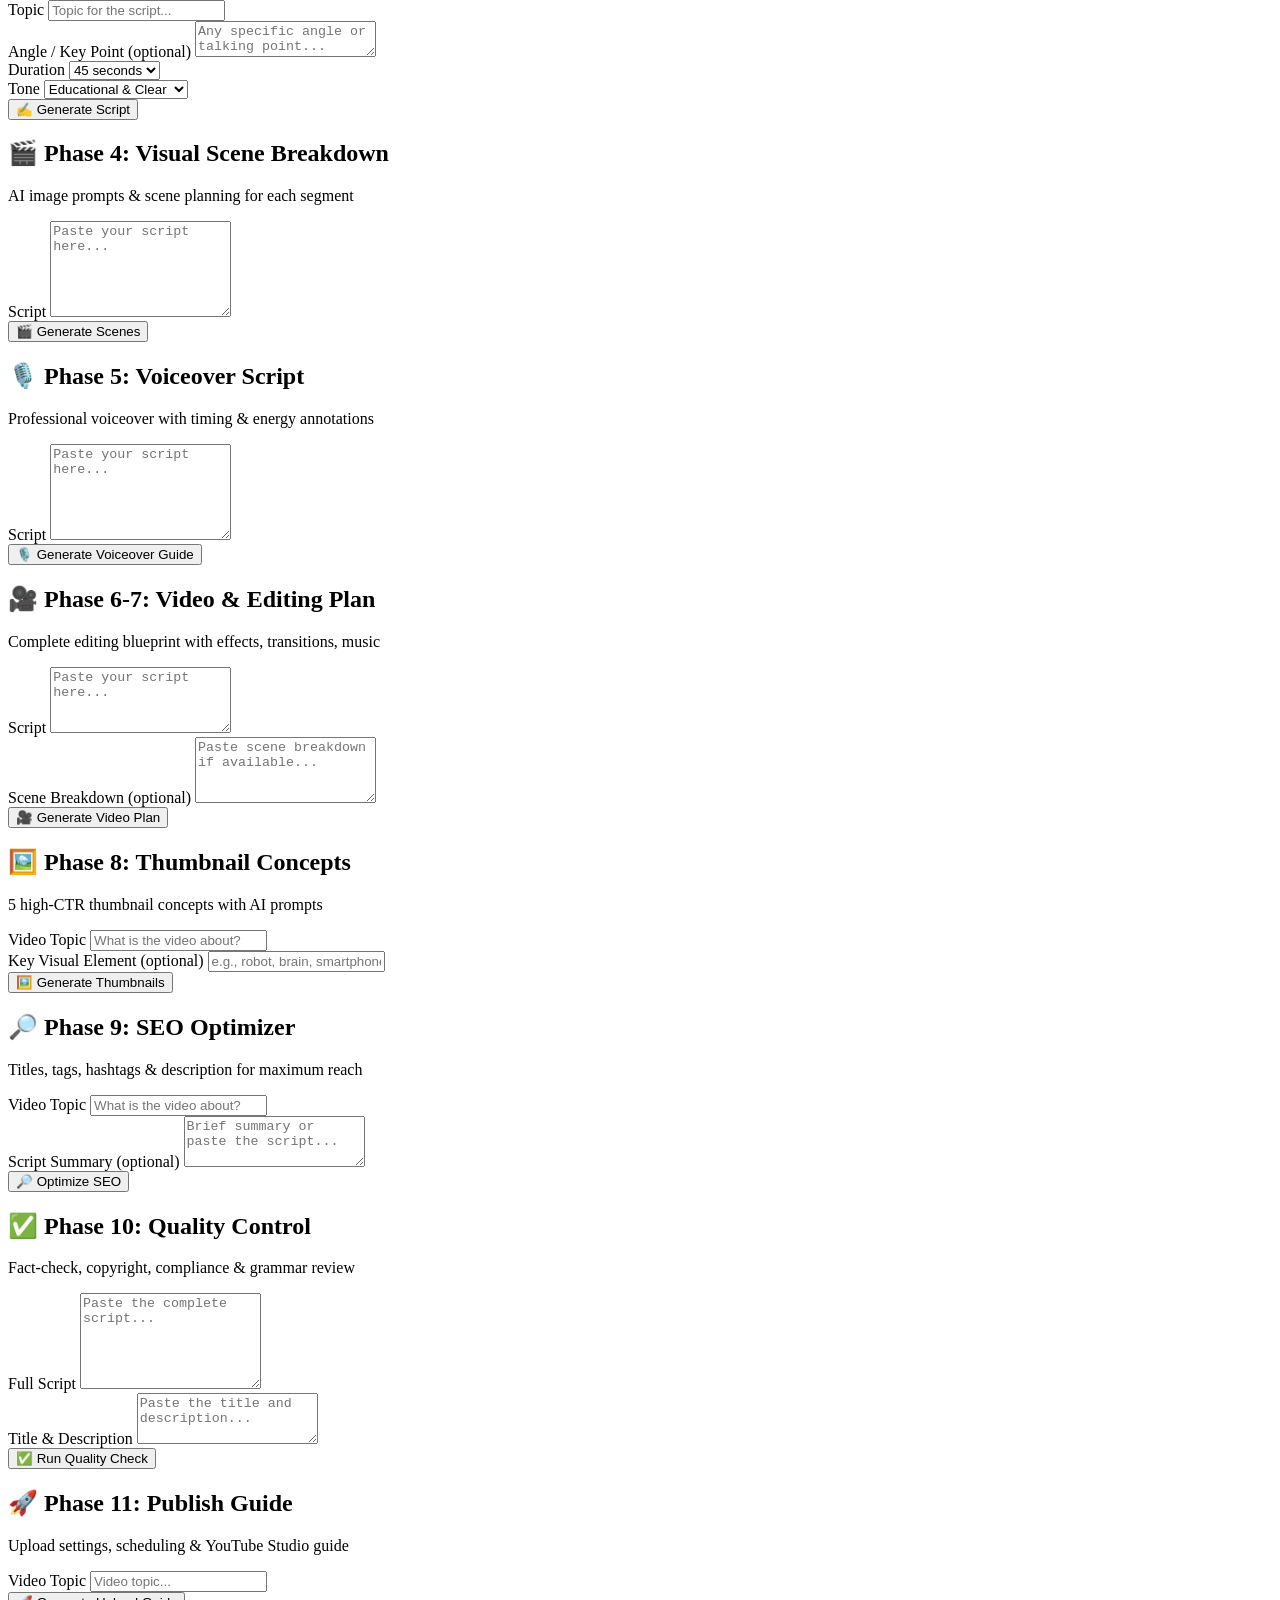
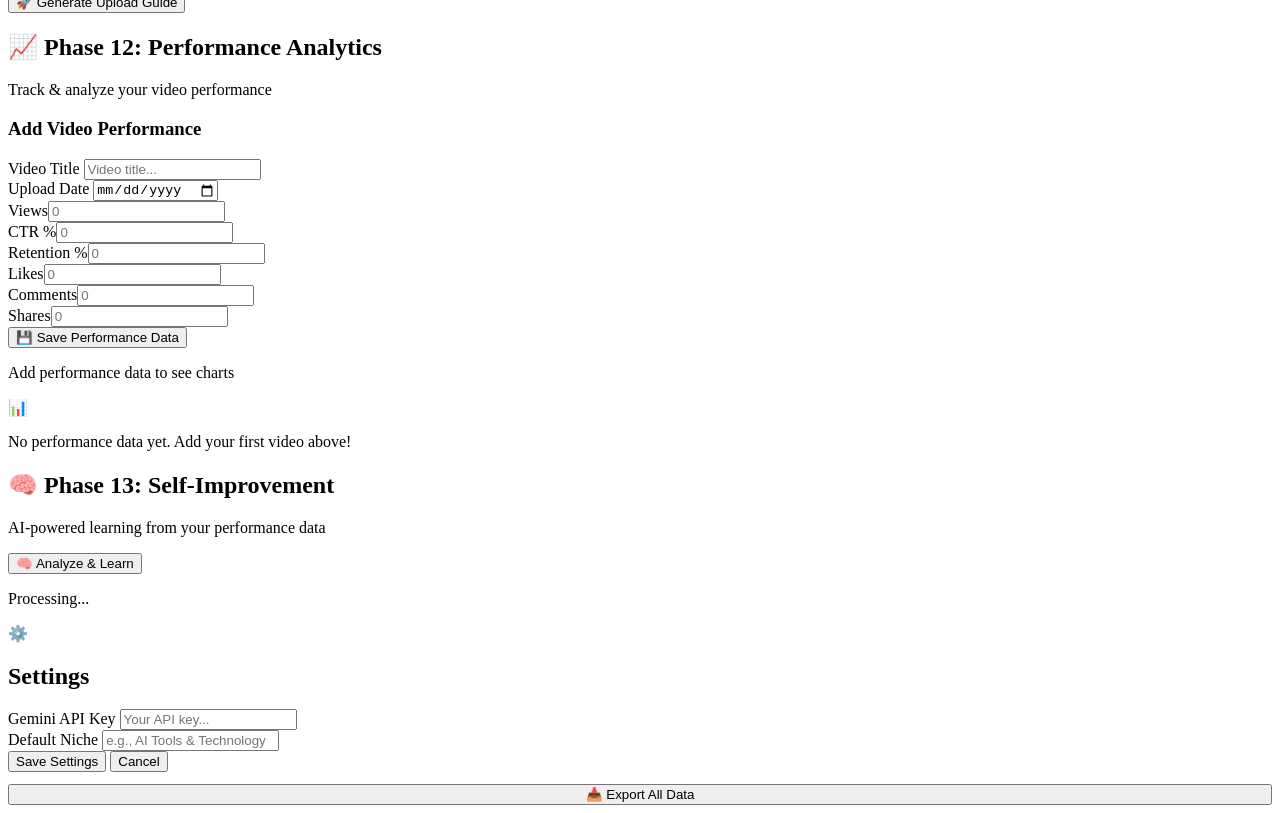
==== commit 324e6403: "move settings to topbar" ====
--- a/index.html
+++ b/index.html
@@ -1,13 +1,28 @@
 <!DOCTYPE html>
 <html lang="en">
+
 <head>
     <meta charset="UTF-8">
     <meta name="viewport" content="width=device-width, initial-scale=1.0">
     <title>JOHNSON AI — YouTube Automation Agent</title>
     <meta name="description" content="AI-powered YouTube Shorts automation agent for USA-focused faceless channels">
-    <link href="https://fonts.googleapis.com/css2?family=Inter:wght@300;400;500;600;700;800;900&display=swap" rel="stylesheet">
-    <link rel="stylesheet" href="css/styles.css">
+    <link href="https://fonts.googleapis.com/css2?family=Inter:wght@300;400;500;600;700;800;900&display=swap" <link
+        rel="stylesheet" href="css/styles.css">
+    <style>
+        @media (max-width: 600px) {
+            .hide-mobile {
+                display: none !important;
+            }
+        }
+    </style>
+    <!-- PWA Setup -->
+    <link rel="manifest" href="manifest.json">
+    <meta name="theme-color" content="#1a1a2e">
+    <link rel="apple-touch-icon" href="icon.svg">
+    <meta name="apple-mobile-web-app-capable" content="yes">
+    <meta name="apple-mobile-web-app-status-bar-style" content="black-translucent">
 </head>
+
 <body>
     <!-- API Key Modal -->
     <div id="apiKeyModal" class="modal-overlay">
@@ -17,7 +32,8 @@
             <p>Enter your free Google Gemini API key to get started</p>
             <input type="password" id="apiKeyInput" placeholder="Enter your Gemini API key..." class="modal-input">
             <button id="saveApiKey" class="btn btn-primary btn-lg">Launch Agent →</button>
-            <a href="https://aistudio.google.com/apikey" target="_blank" class="modal-link">Get your free API key here ↗</a>
+            <a href="https://aistudio.google.com/apikey" target="_blank" class="modal-link">Get your free API key here
+                ↗</a>
         </div>
     </div>
 
@@ -103,10 +119,8 @@
             </div>
 
             <div class="sidebar-footer">
-                <button id="settingsBtn" class="nav-item">
-                    <span class="nav-icon">⚙️</span>
-                    <span class="nav-label">Settings</span>
-                </button>
+                <div class="nav-divider"><span>App Info</span></div>
+                <div style="padding: 10px 14px; font-size: 11px; color: #5a5a72;">JOHNSON AI v2.1</div>
             </div>
         </nav>
 
@@ -118,9 +132,14 @@
                     <button id="sidebarToggle" class="sidebar-toggle">☰</button>
                     <h1 id="pageTitle" class="page-title">Dashboard</h1>
                 </div>
-                <div class="topbar-right">
-                    <button id="runFullPipeline" class="btn btn-primary btn-glow">
-                        <span class="btn-icon">⚡</span> Run Full Pipeline
+                <div class="topbar-right" style="display: flex; gap: 8px;">
+                    <button id="settingsBtn" class="btn btn-secondary btn-sm"
+                        style="padding: 8px 12px; border-radius: 8px;">
+                        <span class="btn-icon">⚙️</span> <span class="hide-mobile">Settings</span>
+                    </button>
+                    <button id="runFullPipeline" class="btn btn-primary btn-glow btn-sm"
+                        style="padding: 8px 12px; border-radius: 8px;">
+                        <span class="btn-icon">⚡</span> <span class="hide-mobile">Run Full Pipeline</span>
                     </button>
                 </div>
             </header>
@@ -167,25 +186,35 @@
                             <h2 class="card-title">Content Pipeline</h2>
                             <p class="card-subtitle">Click "Run Full Pipeline" to automate all 13 phases</p>
                             <div class="pipeline-steps" id="pipelineSteps">
-                                <div class="pipeline-step" data-step="trends"><span class="step-num">1</span><span class="step-name">Trends</span><span class="step-status">⏳</span></div>
-                                <div class="pipeline-connector"></div>
-                                <div class="pipeline-step" data-step="strategy"><span class="step-num">2</span><span class="step-name">Strategy</span><span class="step-status">⏳</span></div>
-                                <div class="pipeline-connector"></div>
-                                <div class="pipeline-step" data-step="scriptwriter"><span class="step-num">3</span><span class="step-name">Script</span><span class="step-status">⏳</span></div>
-                                <div class="pipeline-connector"></div>
-                                <div class="pipeline-step" data-step="scenes"><span class="step-num">4</span><span class="step-name">Scenes</span><span class="step-status">⏳</span></div>
-                                <div class="pipeline-connector"></div>
-                                <div class="pipeline-step" data-step="voiceover"><span class="step-num">5</span><span class="step-name">Voice</span><span class="step-status">⏳</span></div>
-                                <div class="pipeline-connector"></div>
-                                <div class="pipeline-step" data-step="videoplan"><span class="step-num">6</span><span class="step-name">Video</span><span class="step-status">⏳</span></div>
-                                <div class="pipeline-connector"></div>
-                                <div class="pipeline-step" data-step="thumbnail"><span class="step-num">7</span><span class="step-name">Thumb</span><span class="step-status">⏳</span></div>
-                                <div class="pipeline-connector"></div>
-                                <div class="pipeline-step" data-step="seo"><span class="step-num">8</span><span class="step-name">SEO</span><span class="step-status">⏳</span></div>
-                                <div class="pipeline-connector"></div>
-                                <div class="pipeline-step" data-step="quality"><span class="step-num">9</span><span class="step-name">QC</span><span class="step-status">⏳</span></div>
-                                <div class="pipeline-connector"></div>
-                                <div class="pipeline-step" data-step="publish"><span class="step-num">10</span><span class="step-name">Publish</span><span class="step-status">⏳</span></div>
+                                <div class="pipeline-step" data-step="trends"><span class="step-num">1</span><span
+                                        class="step-name">Trends</span><span class="step-status">⏳</span></div>
+                                <div class="pipeline-connector"></div>
+                                <div class="pipeline-step" data-step="strategy"><span class="step-num">2</span><span
+                                        class="step-name">Strategy</span><span class="step-status">⏳</span></div>
+                                <div class="pipeline-connector"></div>
+                                <div class="pipeline-step" data-step="scriptwriter"><span class="step-num">3</span><span
+                                        class="step-name">Script</span><span class="step-status">⏳</span></div>
+                                <div class="pipeline-connector"></div>
+                                <div class="pipeline-step" data-step="scenes"><span class="step-num">4</span><span
+                                        class="step-name">Scenes</span><span class="step-status">⏳</span></div>
+                                <div class="pipeline-connector"></div>
+                                <div class="pipeline-step" data-step="voiceover"><span class="step-num">5</span><span
+                                        class="step-name">Voice</span><span class="step-status">⏳</span></div>
+                                <div class="pipeline-connector"></div>
+                                <div class="pipeline-step" data-step="videoplan"><span class="step-num">6</span><span
+                                        class="step-name">Video</span><span class="step-status">⏳</span></div>
+                                <div class="pipeline-connector"></div>
+                                <div class="pipeline-step" data-step="thumbnail"><span class="step-num">7</span><span
+                                        class="step-name">Thumb</span><span class="step-status">⏳</span></div>
+                                <div class="pipeline-connector"></div>
+                                <div class="pipeline-step" data-step="seo"><span class="step-num">8</span><span
+                                        class="step-name">SEO</span><span class="step-status">⏳</span></div>
+                                <div class="pipeline-connector"></div>
+                                <div class="pipeline-step" data-step="quality"><span class="step-num">9</span><span
+                                        class="step-name">QC</span><span class="step-status">⏳</span></div>
+                                <div class="pipeline-connector"></div>
+                                <div class="pipeline-step" data-step="publish"><span class="step-num">10</span><span
+                                        class="step-name">Publish</span><span class="step-status">⏳</span></div>
                             </div>
                         </div>
 
@@ -236,11 +265,13 @@
                                 <option value="Money & Finance">Money & Finance</option>
                                 <option value="Custom">Custom Niche...</option>
                             </select>
-                            <input type="text" id="customNiche" class="text-input hidden" placeholder="Enter your custom niche...">
+                            <input type="text" id="customNiche" class="text-input hidden"
+                                placeholder="Enter your custom niche...">
                         </div>
                         <div class="input-group">
                             <label>Additional Context (optional)</label>
-                            <textarea id="trendContext" class="text-input" placeholder="Any specific angle, recent event, or focus area..." rows="2"></textarea>
+                            <textarea id="trendContext" class="text-input"
+                                placeholder="Any specific angle, recent event, or focus area..." rows="2"></textarea>
                         </div>
                         <button id="runTrends" class="btn btn-primary">
                             <span class="btn-icon">🔍</span> Discover Trends
@@ -260,7 +291,8 @@
                     <div class="module-body">
                         <div class="input-group">
                             <label>Selected Topic</label>
-                            <input type="text" id="strategyTopic" class="text-input" placeholder="Enter or paste the selected topic...">
+                            <input type="text" id="strategyTopic" class="text-input"
+                                placeholder="Enter or paste the selected topic...">
                         </div>
                         <button id="runStrategy" class="btn btn-primary">
                             <span class="btn-icon">🎯</span> Validate Strategy
@@ -280,11 +312,13 @@
                     <div class="module-body">
                         <div class="input-group">
                             <label>Topic</label>
-                            <input type="text" id="scriptTopic" class="text-input" placeholder="Topic for the script...">
+                            <input type="text" id="scriptTopic" class="text-input"
+                                placeholder="Topic for the script...">
                         </div>
                         <div class="input-group">
                             <label>Angle / Key Point (optional)</label>
-                            <textarea id="scriptAngle" class="text-input" placeholder="Any specific angle or talking point..." rows="2"></textarea>
+                            <textarea id="scriptAngle" class="text-input"
+                                placeholder="Any specific angle or talking point..." rows="2"></textarea>
                         </div>
                         <div class="input-row">
                             <div class="input-group">
@@ -323,7 +357,8 @@
                     <div class="module-body">
                         <div class="input-group">
                             <label>Script</label>
-                            <textarea id="scenesScript" class="text-input" placeholder="Paste your script here..." rows="6"></textarea>
+                            <textarea id="scenesScript" class="text-input" placeholder="Paste your script here..."
+                                rows="6"></textarea>
                         </div>
                         <button id="runScenes" class="btn btn-primary">
                             <span class="btn-icon">🎬</span> Generate Scenes
@@ -343,7 +378,8 @@
                     <div class="module-body">
                         <div class="input-group">
                             <label>Script</label>
-                            <textarea id="voiceScript" class="text-input" placeholder="Paste your script here..." rows="6"></textarea>
+                            <textarea id="voiceScript" class="text-input" placeholder="Paste your script here..."
+                                rows="6"></textarea>
                         </div>
                         <button id="runVoiceover" class="btn btn-primary">
                             <span class="btn-icon">🎙️</span> Generate Voiceover Guide
@@ -363,11 +399,13 @@
                     <div class="module-body">
                         <div class="input-group">
                             <label>Script</label>
-                            <textarea id="videoScript" class="text-input" placeholder="Paste your script here..." rows="4"></textarea>
+                            <textarea id="videoScript" class="text-input" placeholder="Paste your script here..."
+                                rows="4"></textarea>
                         </div>
                         <div class="input-group">
                             <label>Scene Breakdown (optional)</label>
-                            <textarea id="videoScenes" class="text-input" placeholder="Paste scene breakdown if available..." rows="4"></textarea>
+                            <textarea id="videoScenes" class="text-input"
+                                placeholder="Paste scene breakdown if available..." rows="4"></textarea>
                         </div>
                         <button id="runVideoplan" class="btn btn-primary">
                             <span class="btn-icon">🎥</span> Generate Video Plan
@@ -387,11 +425,13 @@
                     <div class="module-body">
                         <div class="input-group">
                             <label>Video Topic</label>
-                            <input type="text" id="thumbTopic" class="text-input" placeholder="What is the video about?">
+                            <input type="text" id="thumbTopic" class="text-input"
+                                placeholder="What is the video about?">
                         </div>
                         <div class="input-group">
                             <label>Key Visual Element (optional)</label>
-                            <input type="text" id="thumbVisual" class="text-input" placeholder="e.g., robot, brain, smartphone...">
+                            <input type="text" id="thumbVisual" class="text-input"
+                                placeholder="e.g., robot, brain, smartphone...">
                         </div>
                         <button id="runThumbnail" class="btn btn-primary">
                             <span class="btn-icon">🖼️</span> Generate Thumbnails
@@ -415,7 +455,8 @@
                         </div>
                         <div class="input-group">
                             <label>Script Summary (optional)</label>
-                            <textarea id="seoScript" class="text-input" placeholder="Brief summary or paste the script..." rows="3"></textarea>
+                            <textarea id="seoScript" class="text-input"
+                                placeholder="Brief summary or paste the script..." rows="3"></textarea>
                         </div>
                         <button id="runSeo" class="btn btn-primary">
                             <span class="btn-icon">🔎</span> Optimize SEO
@@ -435,11 +476,13 @@
                     <div class="module-body">
                         <div class="input-group">
                             <label>Full Script</label>
-                            <textarea id="qualityScript" class="text-input" placeholder="Paste the complete script..." rows="6"></textarea>
+                            <textarea id="qualityScript" class="text-input" placeholder="Paste the complete script..."
+                                rows="6"></textarea>
                         </div>
                         <div class="input-group">
                             <label>Title & Description</label>
-                            <textarea id="qualityMeta" class="text-input" placeholder="Paste the title and description..." rows="3"></textarea>
+                            <textarea id="qualityMeta" class="text-input"
+                                placeholder="Paste the title and description..." rows="3"></textarea>
                         </div>
                         <button id="runQuality" class="btn btn-primary">
                             <span class="btn-icon">✅</span> Run Quality Check
@@ -482,7 +525,8 @@
                             <div class="input-row">
                                 <div class="input-group">
                                     <label>Video Title</label>
-                                    <input type="text" id="analyticsTitle" class="text-input" placeholder="Video title...">
+                                    <input type="text" id="analyticsTitle" class="text-input"
+                                        placeholder="Video title...">
                                 </div>
                                 <div class="input-group">
                                     <label>Upload Date</label>
@@ -490,14 +534,20 @@
                                 </div>
                             </div>
                             <div class="input-row">
-                                <div class="input-group"><label>Views</label><input type="number" id="analyticsViews" class="text-input" placeholder="0"></div>
-                                <div class="input-group"><label>CTR %</label><input type="number" id="analyticsCTR" class="text-input" placeholder="0" step="0.1"></div>
-                                <div class="input-group"><label>Retention %</label><input type="number" id="analyticsRetention" class="text-input" placeholder="0" step="0.1"></div>
+                                <div class="input-group"><label>Views</label><input type="number" id="analyticsViews"
+                                        class="text-input" placeholder="0"></div>
+                                <div class="input-group"><label>CTR %</label><input type="number" id="analyticsCTR"
+                                        class="text-input" placeholder="0" step="0.1"></div>
+                                <div class="input-group"><label>Retention %</label><input type="number"
+                                        id="analyticsRetention" class="text-input" placeholder="0" step="0.1"></div>
                             </div>
                             <div class="input-row">
-                                <div class="input-group"><label>Likes</label><input type="number" id="analyticsLikes" class="text-input" placeholder="0"></div>
-                                <div class="input-group"><label>Comments</label><input type="number" id="analyticsComments" class="text-input" placeholder="0"></div>
-                                <div class="input-group"><label>Shares</label><input type="number" id="analyticsShares" class="text-input" placeholder="0"></div>
+                                <div class="input-group"><label>Likes</label><input type="number" id="analyticsLikes"
+                                        class="text-input" placeholder="0"></div>
+                                <div class="input-group"><label>Comments</label><input type="number"
+                                        id="analyticsComments" class="text-input" placeholder="0"></div>
+                                <div class="input-group"><label>Shares</label><input type="number" id="analyticsShares"
+                                        class="text-input" placeholder="0"></div>
                             </div>
                             <button id="saveAnalytics" class="btn btn-primary">
                                 <span class="btn-icon">💾</span> Save Performance Data
@@ -555,27 +605,50 @@
                 <button id="saveSettings" class="btn btn-primary">Save Settings</button>
                 <button id="closeSettings" class="btn btn-secondary">Cancel</button>
             </div>
-            <button id="exportData" class="btn btn-secondary" style="margin-top:12px;width:100%">📥 Export All Data</button>
+            <button id="exportData" class="btn btn-secondary" style="margin-top:12px;width:100%">📥 Export All
+                Data</button>
         </div>
     </div>
 
     <!-- Scripts -->
-    <script src="js/utils/helpers.js"></script>
-    <script src="js/utils/storage.js"></script>
-    <script src="js/api.js"></script>
-    <script src="js/modules/dashboard.js"></script>
-    <script src="js/modules/trends.js"></script>
-    <script src="js/modules/strategy.js"></script>
-    <script src="js/modules/scriptwriter.js"></script>
-    <script src="js/modules/scenes.js"></script>
-    <script src="js/modules/voiceover.js"></script>
-    <script src="js/modules/videoplan.js"></script>
-    <script src="js/modules/thumbnail.js"></script>
-    <script src="js/modules/seo.js"></script>
-    <script src="js/modules/quality.js"></script>
-    <script src="js/modules/publish.js"></script>
-    <script src="js/modules/analytics.js"></script>
-    <script src="js/modules/improve.js"></script>
-    <script src="js/app.js"></script>
+    <script src="js/utils/helpers.js?v=6"></script>
+    <script src="js/utils/storage.js?v=6"></script>
+    <script src="js/api.js?v=6"></script>
+    <!-- Force correct model — reads working model from test.html or uses gemini-3.5-flash -->
+    <script>
+        (function () {
+            var model = localStorage.getItem('johnson_ai_working_model') || 'gemini-1.5-flash';
+            GeminiAPI.baseUrl = 'https://generativelanguage.googleapis.com/v1beta/models/' + model + ':generateContent';
+            console.log('JOHNSON AI: Using model:', model);
+        })();
+    </script>
+    <script src="js/modules/dashboard.js?v=3"></script>
+    <script src="js/modules/trends.js?v=3"></script>
+    <script src="js/modules/strategy.js?v=3"></script>
+    <script src="js/modules/scriptwriter.js?v=3"></script>
+    <script src="js/modules/scenes.js?v=3"></script>
+    <script src="js/modules/voiceover.js?v=3"></script>
+    <script src="js/modules/videoplan.js?v=3"></script>
+    <script src="js/modules/thumbnail.js?v=3"></script>
+    <script src="js/modules/seo.js?v=3"></script>
+    <script src="js/modules/quality.js?v=3"></script>
+    <script src="js/modules/publish.js?v=3"></script>
+    <script src="js/modules/analytics.js?v=3"></script>
+    <script src="js/modules/improve.js?v=3"></script>
+    <script src="js/app.js?v=4"></script>
+
+    <!-- Register Service Worker -->
+    <script>
+        if ('serviceWorker' in navigator) {
+            window.addEventListener('load', () => {
+                navigator.serviceWorker.register('./sw.js').then(reg => {
+                    console.log('PWA ServiceWorker registered', reg.scope);
+                }).catch(err => {
+                    console.error('PWA ServiceWorker failed', err);
+                });
+            });
+        }
+    </script>
 </body>
-</html>
+
+</html>
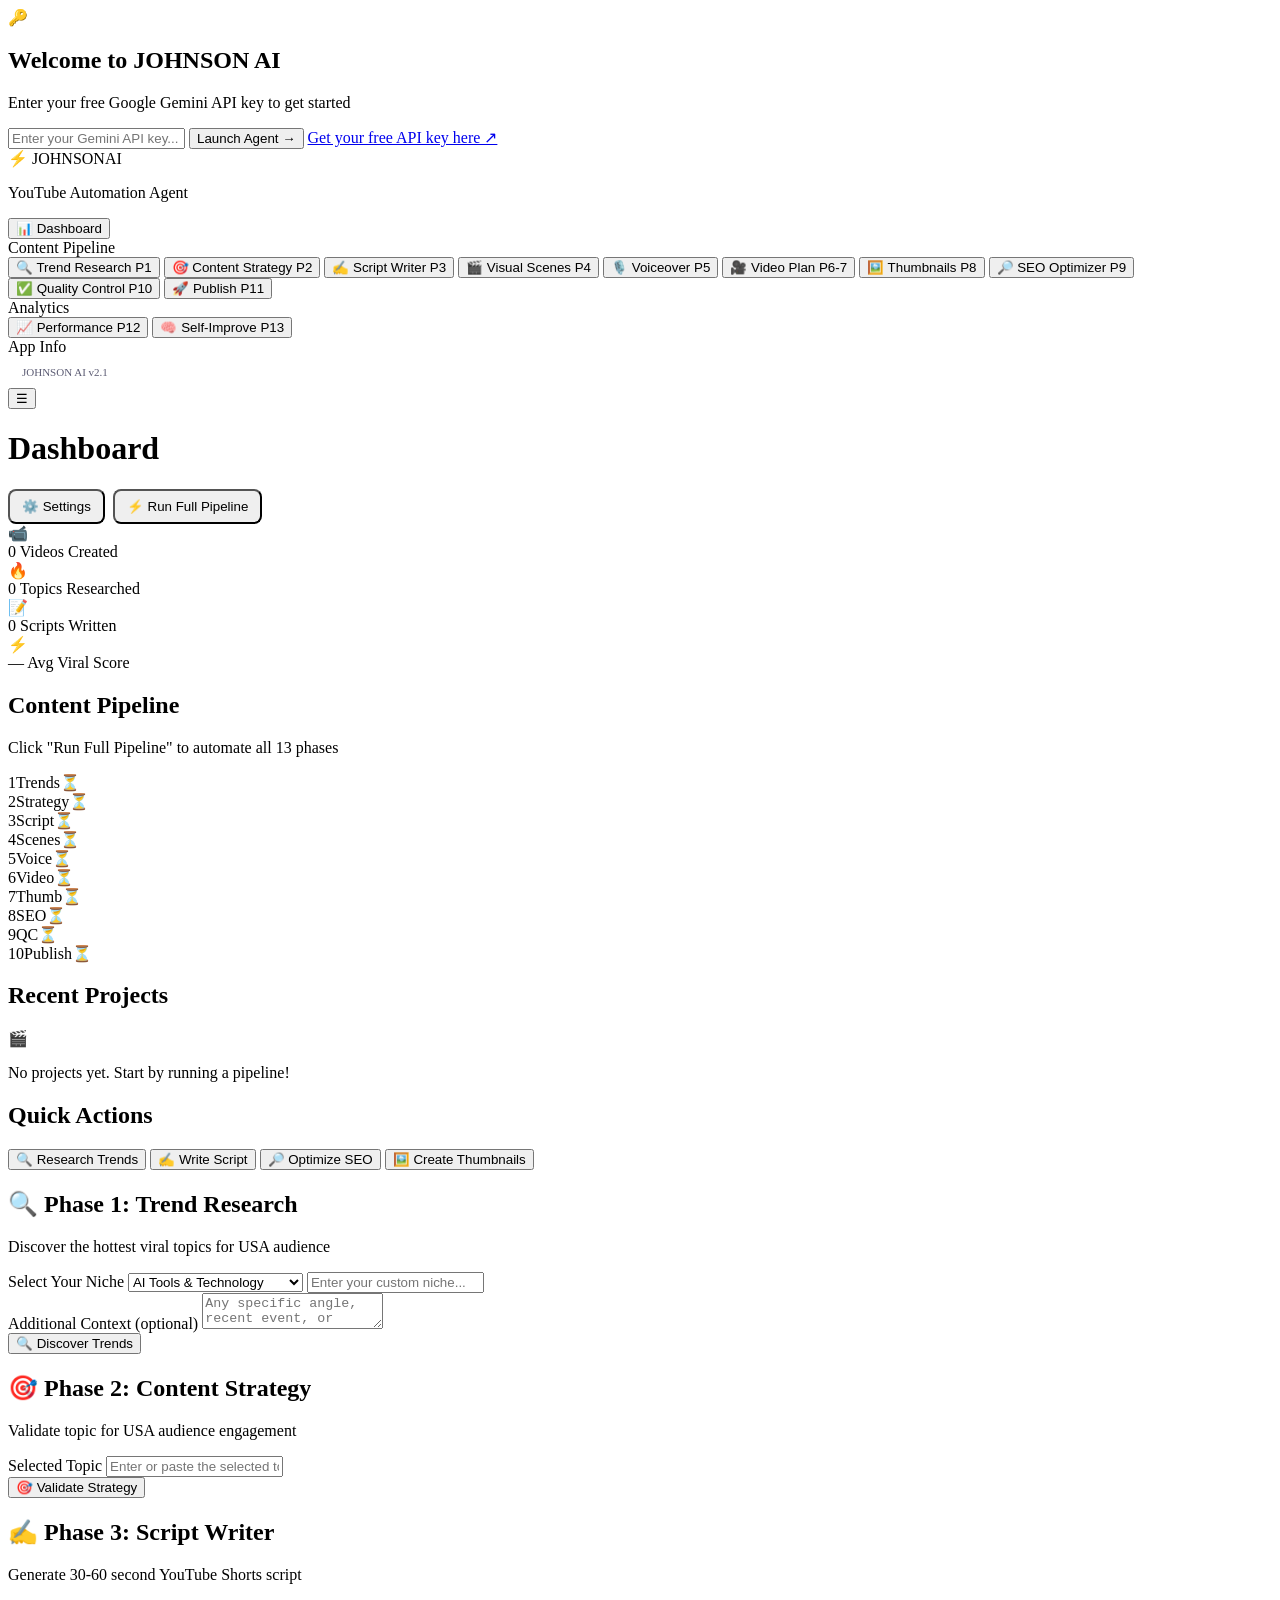
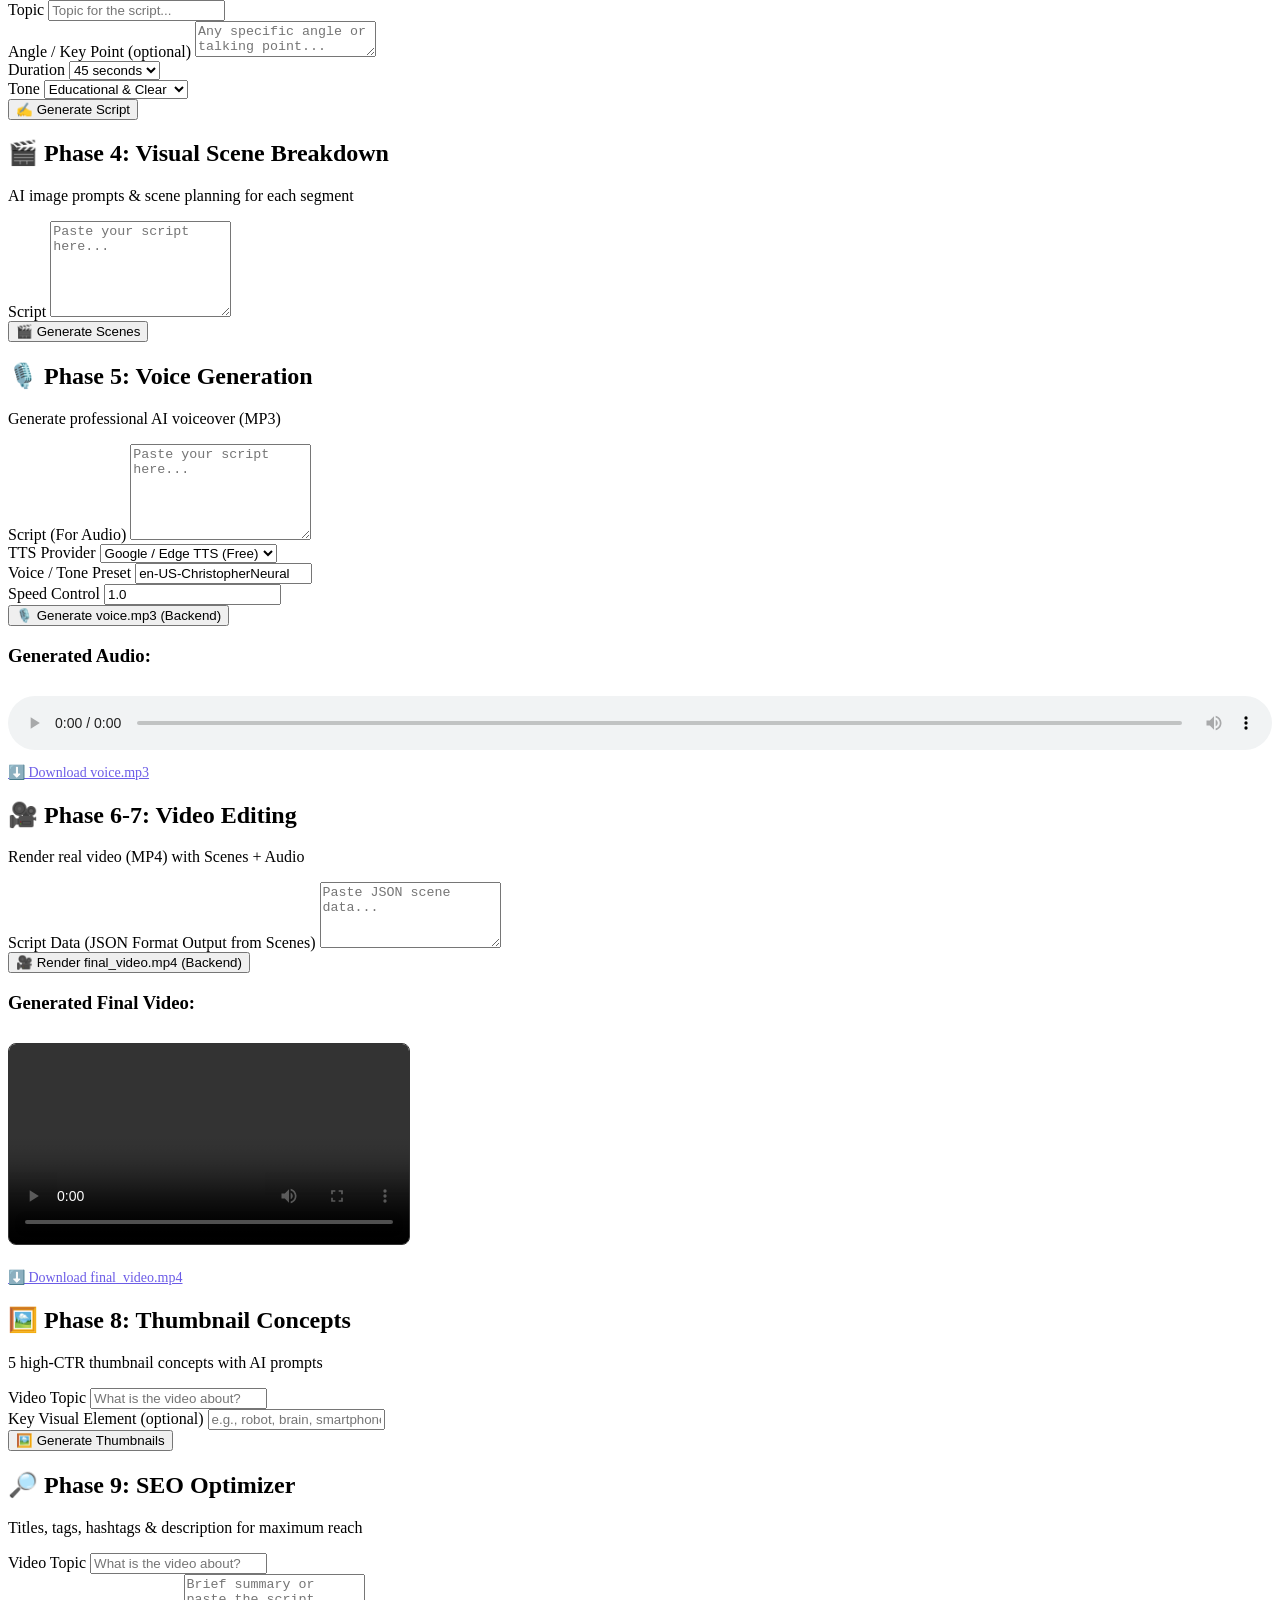
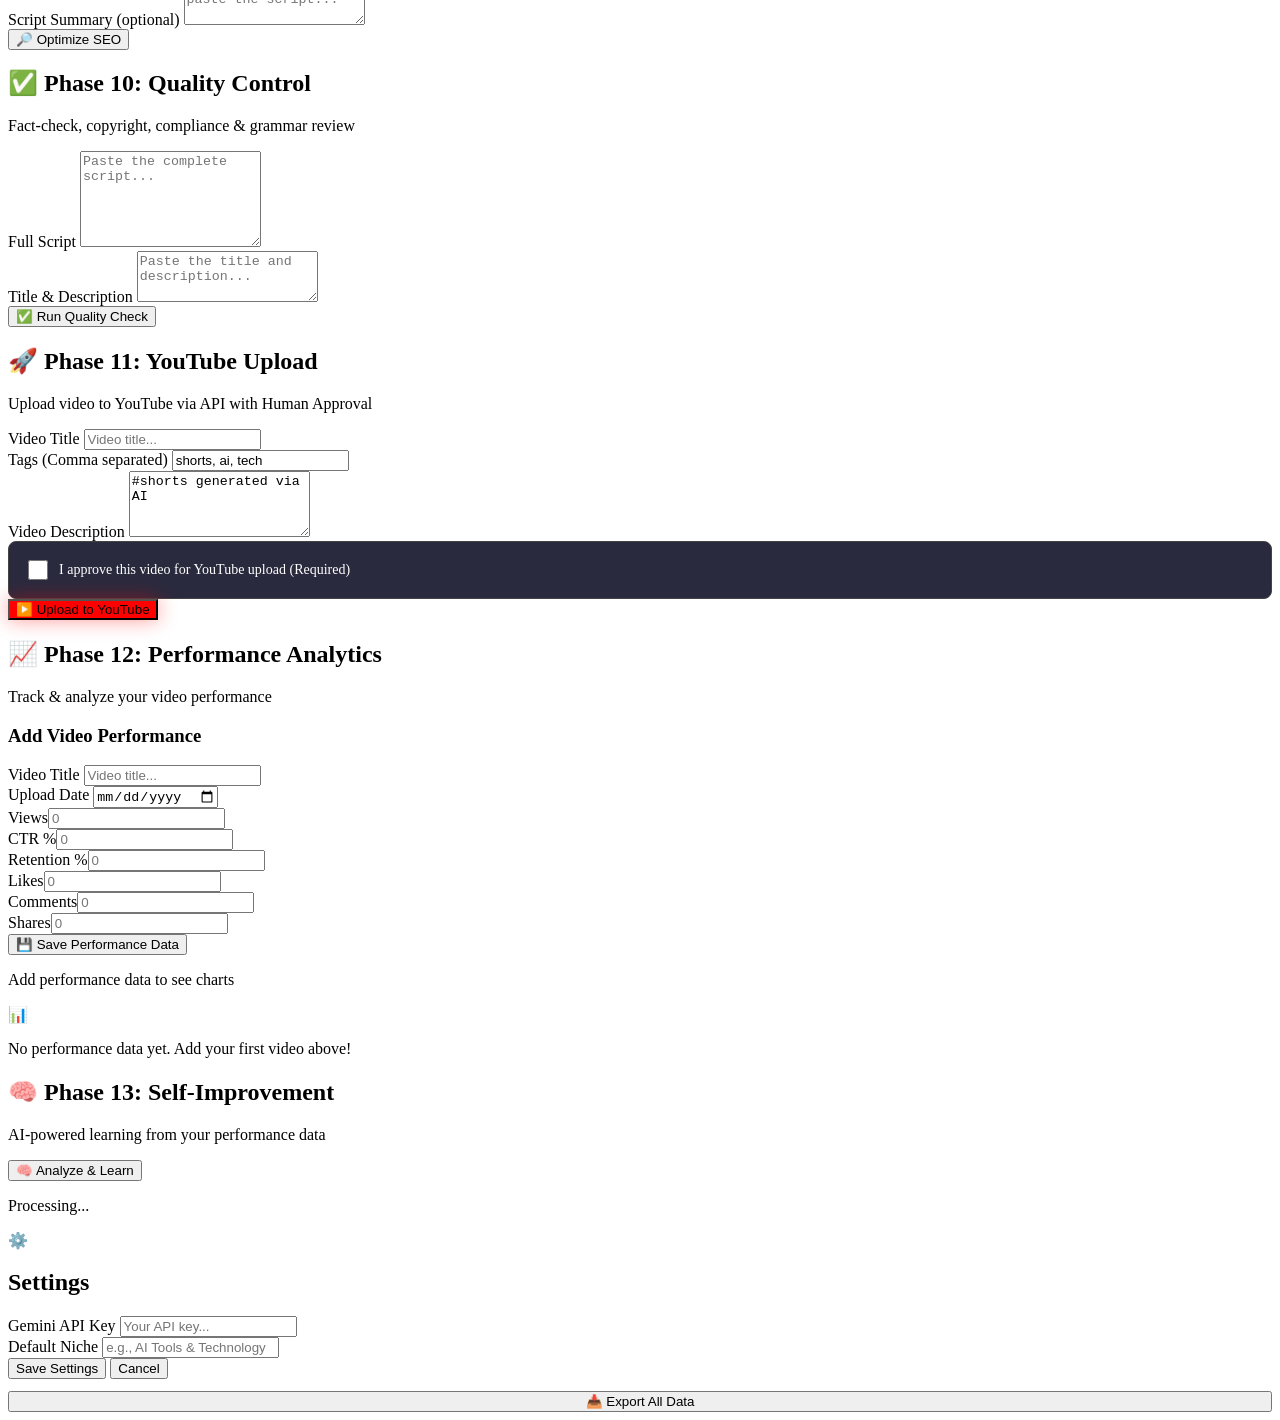
==== commit 55e435d9: "Added Python Backend and connected frontend modules" ====
--- a/index.html
+++ b/index.html
@@ -371,20 +371,45 @@
                 <section id="mod-voiceover" class="module">
                     <div class="module-header">
                         <div>
-                            <h2>🎙️ Phase 5: Voiceover Script</h2>
-                            <p>Professional voiceover with timing & energy annotations</p>
-                        </div>
-                    </div>
-                    <div class="module-body">
-                        <div class="input-group">
-                            <label>Script</label>
+                            <h2>🎙️ Phase 5: Voice Generation</h2>
+                            <p>Generate professional AI voiceover (MP3)</p>
+                        </div>
+                    </div>
+                    <div class="module-body">
+                        <div class="input-group">
+                            <label>Script (For Audio)</label>
                             <textarea id="voiceScript" class="text-input" placeholder="Paste your script here..."
                                 rows="6"></textarea>
                         </div>
+                        <div class="input-row">
+                            <div class="input-group">
+                                <label>TTS Provider</label>
+                                <select id="voiceProvider" class="select-input">
+                                    <option value="google" selected>Google / Edge TTS (Free)</option>
+                                    <option value="elevenlabs">ElevenLabs</option>
+                                    <option value="openai">OpenAI</option>
+                                </select>
+                            </div>
+                            <div class="input-group">
+                                <label>Voice / Tone Preset</label>
+                                <input type="text" id="voicePreset" class="text-input" value="en-US-ChristopherNeural"
+                                    placeholder="Voice ID or Name">
+                            </div>
+                            <div class="input-group">
+                                <label>Speed Control</label>
+                                <input type="number" id="voiceSpeed" class="text-input" value="1.0" step="0.1">
+                            </div>
+                        </div>
                         <button id="runVoiceover" class="btn btn-primary">
-                            <span class="btn-icon">🎙️</span> Generate Voiceover Guide
-                        </button>
-                        <div id="voiceoverResult" class="result-area hidden"></div>
+                            <span class="btn-icon">🎙️</span> Generate voice.mp3 (Backend)
+                        </button>
+                        <div id="voiceoverResult" class="result-area hidden">
+                            <h3>Generated Audio:</h3>
+                            <audio id="voiceoverAudio" controls style="width:100%; margin-top:10px;"></audio>
+                            <br><a id="voiceoverDownload" href="#" download="voice.mp3"
+                                style="color: #6c5ce7; font-size:14px; margin-top:10px; display:inline-block;">⬇️
+                                Download voice.mp3</a>
+                        </div>
                     </div>
                 </section>
 
@@ -392,25 +417,27 @@
                 <section id="mod-videoplan" class="module">
                     <div class="module-header">
                         <div>
-                            <h2>🎥 Phase 6-7: Video & Editing Plan</h2>
-                            <p>Complete editing blueprint with effects, transitions, music</p>
-                        </div>
-                    </div>
-                    <div class="module-body">
-                        <div class="input-group">
-                            <label>Script</label>
-                            <textarea id="videoScript" class="text-input" placeholder="Paste your script here..."
+                            <h2>🎥 Phase 6-7: Video Editing</h2>
+                            <p>Render real video (MP4) with Scenes + Audio</p>
+                        </div>
+                    </div>
+                    <div class="module-body">
+                        <div class="input-group">
+                            <label>Script Data (JSON Format Output from Scenes)</label>
+                            <textarea id="videoScript" class="text-input" placeholder="Paste JSON scene data..."
                                 rows="4"></textarea>
                         </div>
-                        <div class="input-group">
-                            <label>Scene Breakdown (optional)</label>
-                            <textarea id="videoScenes" class="text-input"
-                                placeholder="Paste scene breakdown if available..." rows="4"></textarea>
-                        </div>
                         <button id="runVideoplan" class="btn btn-primary">
-                            <span class="btn-icon">🎥</span> Generate Video Plan
-                        </button>
-                        <div id="videoplanResult" class="result-area hidden"></div>
+                            <span class="btn-icon">🎥</span> Render final_video.mp4 (Backend)
+                        </button>
+                        <div id="videoplanResult" class="result-area hidden">
+                            <h3>Generated Final Video:</h3>
+                            <video id="finalVideoPlayer" controls
+                                style="width:100%; max-width:400px; margin: 10px auto; border-radius: 8px; border: 1px solid #333;"></video>
+                            <br><a id="videoDownload" href="#" download="final_video.mp4"
+                                style="color: #6c5ce7; font-size:14px; margin-top:10px; display:inline-block;">⬇️
+                                Download final_video.mp4</a>
+                        </div>
                     </div>
                 </section>
 
@@ -495,17 +522,39 @@
                 <section id="mod-publish" class="module">
                     <div class="module-header">
                         <div>
-                            <h2>🚀 Phase 11: Publish Guide</h2>
-                            <p>Upload settings, scheduling & YouTube Studio guide</p>
-                        </div>
-                    </div>
-                    <div class="module-body">
-                        <div class="input-group">
-                            <label>Video Topic</label>
-                            <input type="text" id="publishTopic" class="text-input" placeholder="Video topic...">
-                        </div>
-                        <button id="runPublish" class="btn btn-primary">
-                            <span class="btn-icon">🚀</span> Generate Upload Guide
+                            <h2>🚀 Phase 11: YouTube Upload</h2>
+                            <p>Upload video to YouTube via API with Human Approval</p>
+                        </div>
+                    </div>
+                    <div class="module-body">
+                        <div class="input-row">
+                            <div class="input-group">
+                                <label>Video Title</label>
+                                <input type="text" id="publishTopic" class="text-input" placeholder="Video title...">
+                            </div>
+                            <div class="input-group">
+                                <label>Tags (Comma separated)</label>
+                                <input type="text" id="publishTags" class="text-input" value="shorts, ai, tech">
+                            </div>
+                        </div>
+                        <div class="input-group">
+                            <label>Video Description</label>
+                            <textarea id="publishDescription" class="text-input"
+                                rows="4">#shorts generated via AI</textarea>
+                        </div>
+
+                        <div class="input-group"
+                            style="background:#2a2a3e; padding:15px; border-radius:8px; border:1px solid #444;">
+                            <label style="display:flex; align-items:center; gap:8px; cursor:pointer;">
+                                <input type="checkbox" id="humanApprovalCheck" style="width:20px; height:20px;">
+                                <span style="font-size:14px; color:#fff;">I approve this video for YouTube upload
+                                    (Required)</span>
+                            </label>
+                        </div>
+
+                        <button id="runPublish" class="btn btn-primary btn-glow"
+                            style="background:#ff0000; box-shadow:0 0 20px rgba(255,0,0,0.4);">
+                            <span class="btn-icon">▶️</span> Upload to YouTube
                         </button>
                         <div id="publishResult" class="result-area hidden"></div>
                     </div>
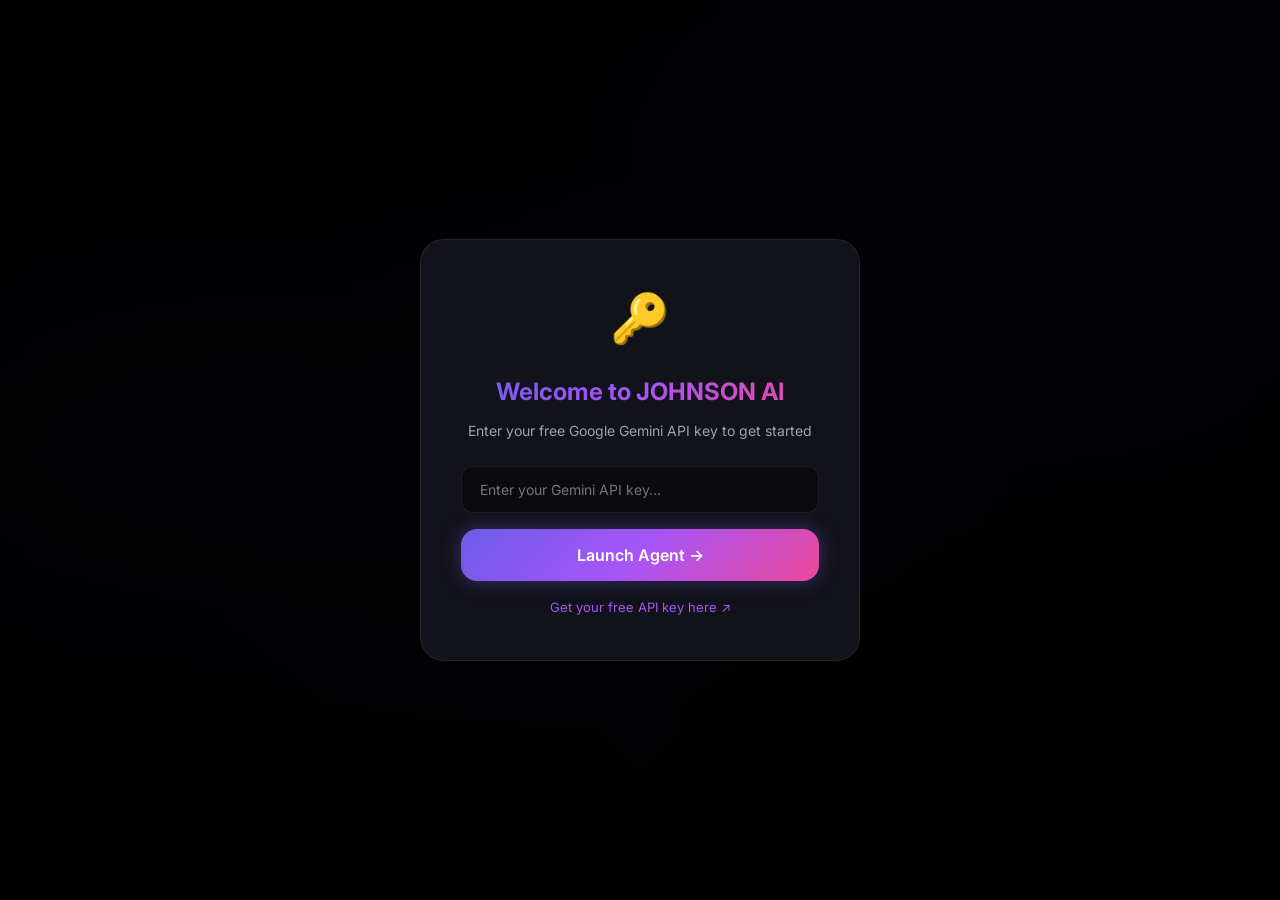
==== commit 9020efa6: "Fix CSS link tag bug" ====
--- a/index.html
+++ b/index.html
@@ -6,8 +6,9 @@
     <meta name="viewport" content="width=device-width, initial-scale=1.0">
     <title>JOHNSON AI — YouTube Automation Agent</title>
     <meta name="description" content="AI-powered YouTube Shorts automation agent for USA-focused faceless channels">
-    <link href="https://fonts.googleapis.com/css2?family=Inter:wght@300;400;500;600;700;800;900&display=swap" <link
-        rel="stylesheet" href="css/styles.css">
+    <link href="https://fonts.googleapis.com/css2?family=Inter:wght@300;400;500;600;700;800;900&display=swap"
+        rel="stylesheet">
+    <link rel="stylesheet" href="css/styles.css">
     <style>
         @media (max-width: 600px) {
             .hide-mobile {
